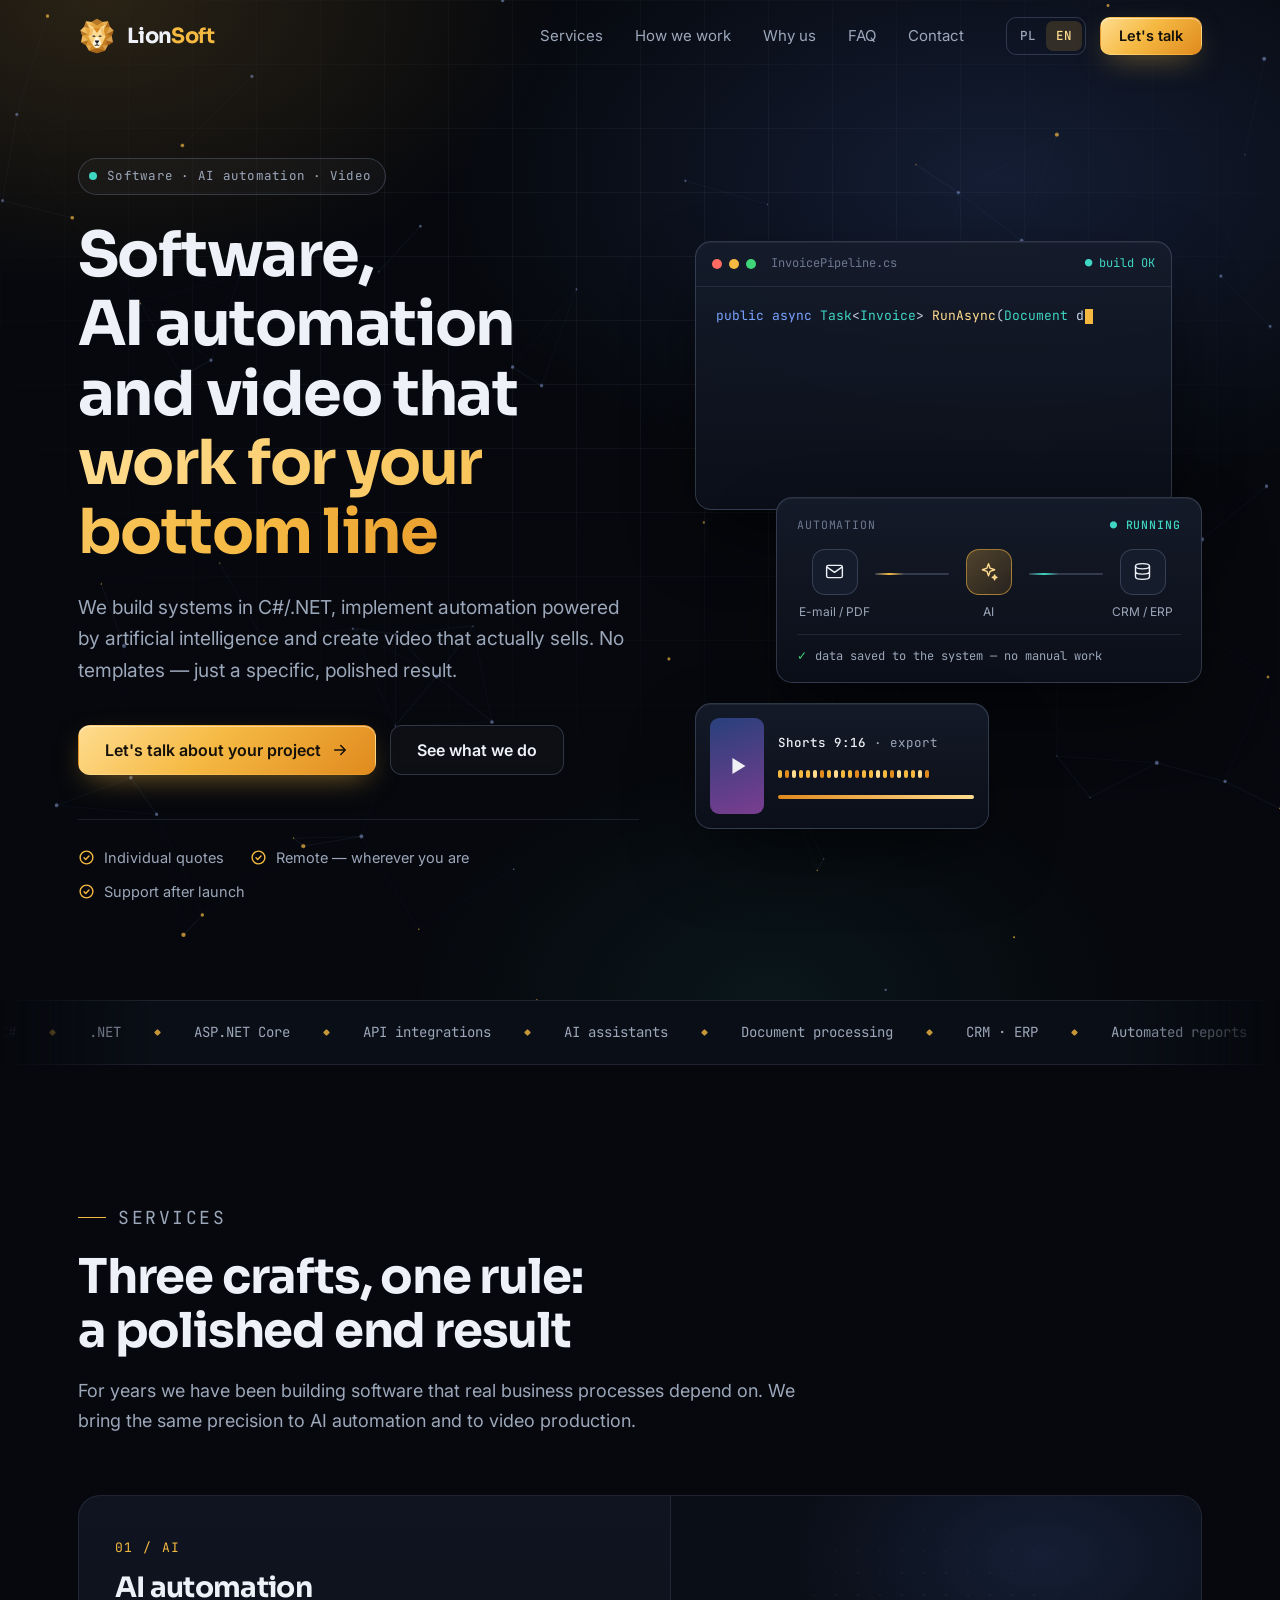
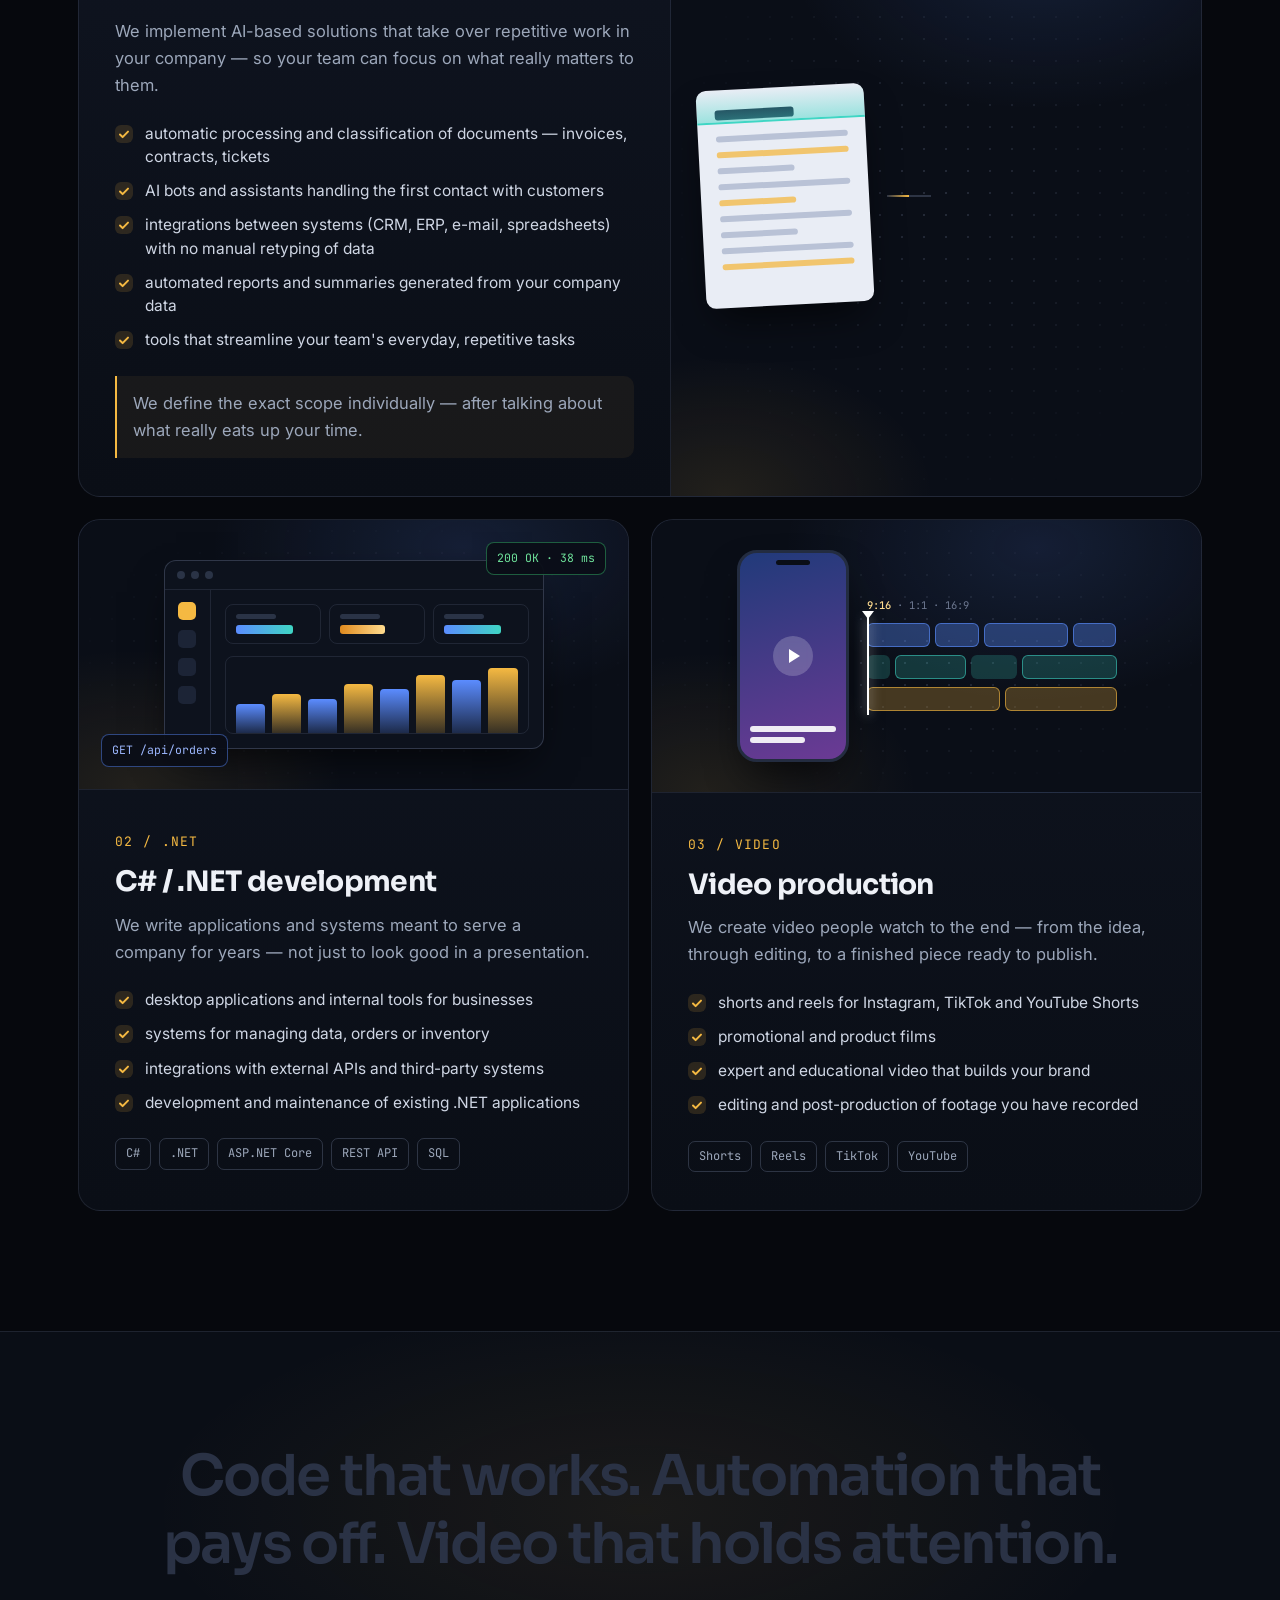
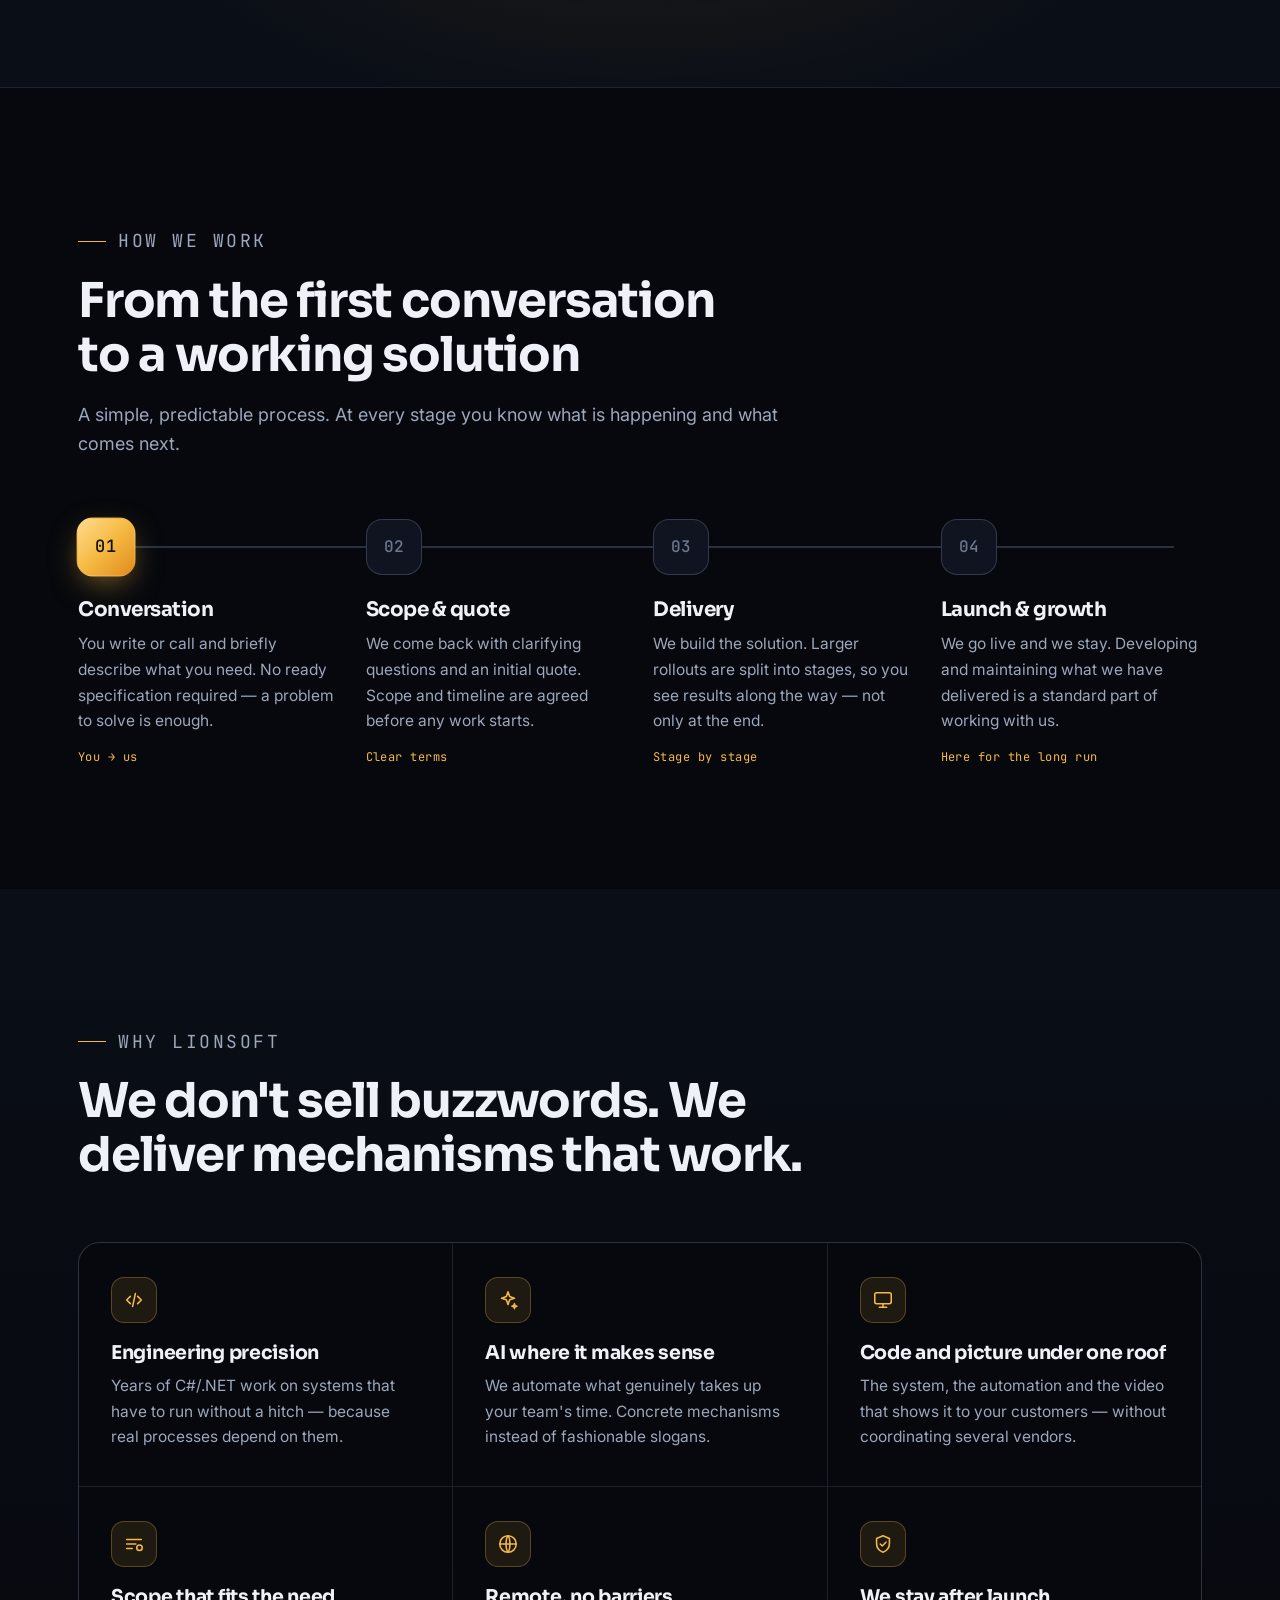
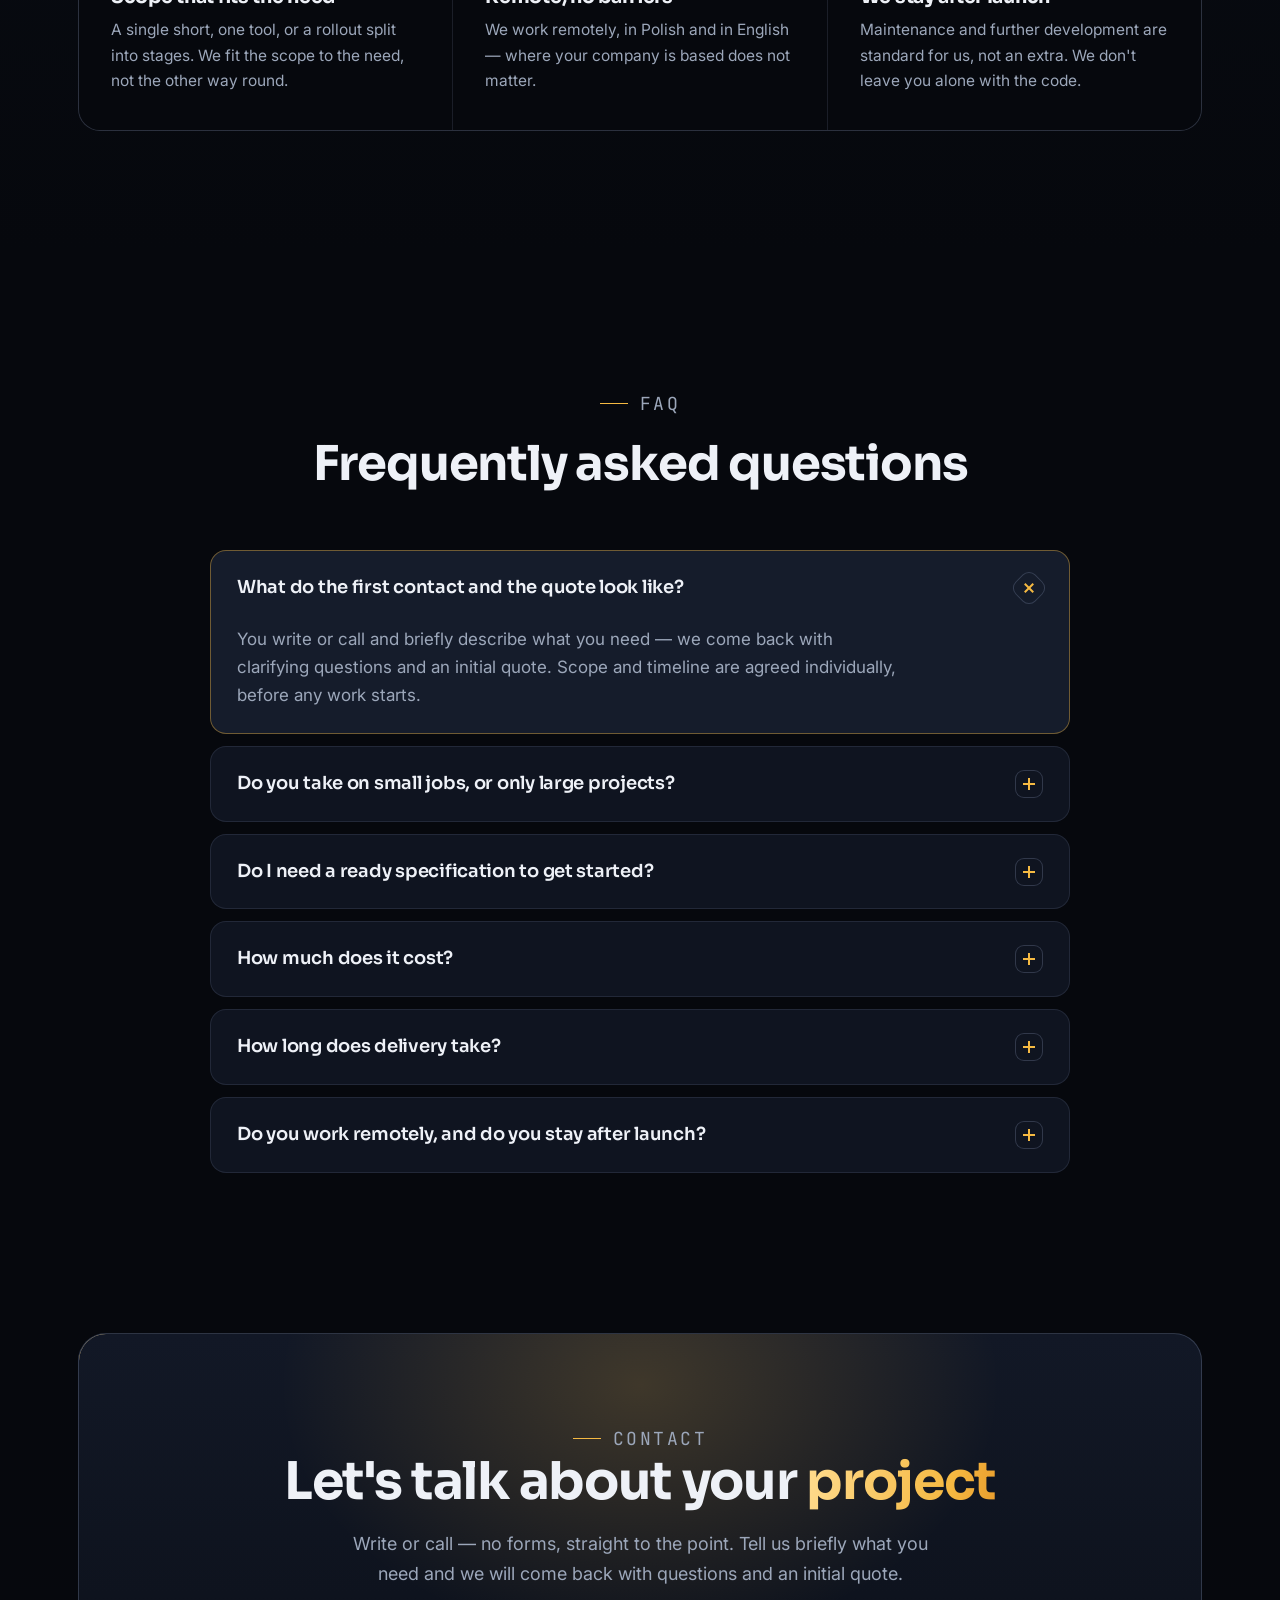
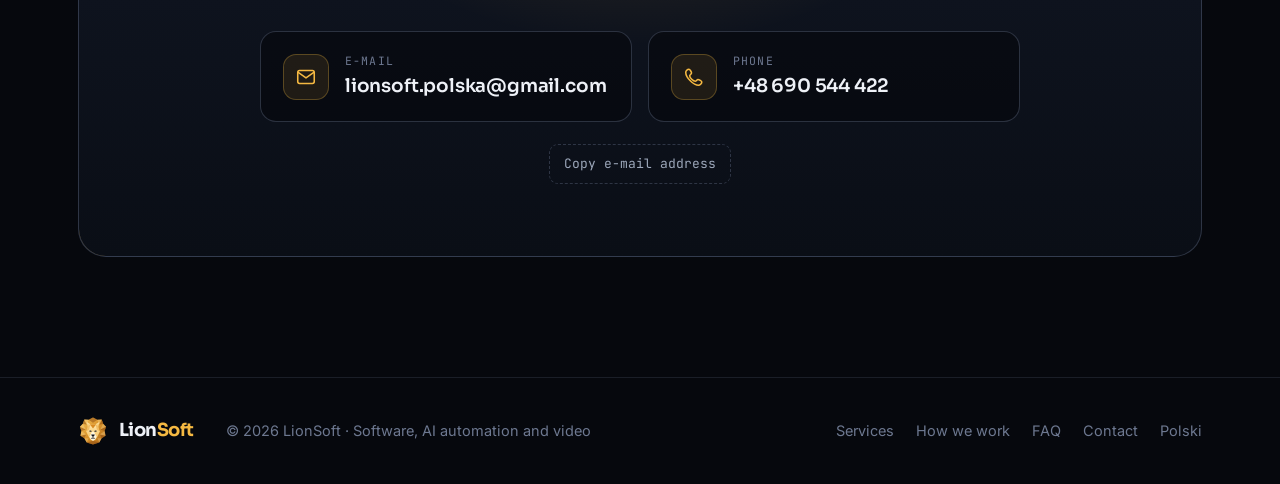
==== site/en/index.html @ 1fa3a76c "Nowa odsłona strony" ====
<!DOCTYPE html>
<html lang="en">
<head>
<!-- Google tag (gtag.js) -->
<script async src="https://www.googletagmanager.com/gtag/js?id=G-X995R9PW4P"></script>
<script>
  window.dataLayer = window.dataLayer || [];
  function gtag(){dataLayer.push(arguments);}
  gtag('js', new Date());
  gtag('config', 'G-X995R9PW4P');
</script>
<meta charset="UTF-8">
<meta name="viewport" content="width=device-width, initial-scale=1.0">
<title>LionSoft — .NET software, AI automation and video production</title>
<meta name="description" content="LionSoft builds software in C#/.NET, implements AI automation for businesses and produces video: films, shorts and reels. Individual quotes, remote work, support after launch.">
<meta name="robots" content="index, follow">
<link rel="canonical" href="https://lionsoft.pl/en/">
<link rel="alternate" hreflang="pl" href="https://lionsoft.pl/">
<link rel="alternate" hreflang="en" href="https://lionsoft.pl/en/">
<link rel="alternate" hreflang="x-default" href="https://lionsoft.pl/">
<meta name="theme-color" content="#06080d">

<meta property="og:type" content="website">
<meta property="og:site_name" content="LionSoft">
<meta property="og:title" content="LionSoft — .NET software, AI automation and video production">
<meta property="og:description" content="We build software in C#/.NET, implement AI automation for businesses and produce video: films, shorts and reels.">
<meta property="og:url" content="https://lionsoft.pl/en/">
<meta property="og:locale" content="en_US">
<meta property="og:locale:alternate" content="pl_PL">
<meta name="twitter:card" content="summary">

<link rel="icon" type="image/svg+xml" href="../favicon.svg">
<link rel="preconnect" href="https://fonts.googleapis.com">
<link rel="preconnect" href="https://fonts.gstatic.com" crossorigin>
<link href="https://fonts.googleapis.com/css2?family=Inter:wght@400;500;600&family=JetBrains+Mono:wght@400;500&family=Sora:wght@500;600;700&display=swap" rel="stylesheet">
<link rel="stylesheet" href="../styles.css">
<script>document.documentElement.classList.add("js")</script>

<script type="application/ld+json">
{
  "@context": "https://schema.org",
  "@type": "ProfessionalService",
  "name": "LionSoft",
  "url": "https://lionsoft.pl/en/",
  "description": "We build software in C#/.NET, implement AI automation for businesses and produce video: films, shorts and reels.",
  "email": "lionsoft.polska@gmail.com",
  "telephone": "+48690544422",
  "areaServed": ["PL", "EU"],
  "availableLanguage": ["pl", "en"],
  "knowsAbout": ["C#", ".NET", "AI automation", "System integration", "Video production", "Video editing"],
  "makesOffer": [
    {"@type": "Offer", "itemOffered": {"@type": "Service", "name": "AI automation", "description": "AI-based solutions that automate business processes: document processing, bots and system integrations."}},
    {"@type": "Offer", "itemOffered": {"@type": "Service", "name": "C# / .NET development", "description": "Applications and systems written in C# and .NET — internal tools, API integrations, development and maintenance of existing applications."}},
    {"@type": "Offer", "itemOffered": {"@type": "Service", "name": "Video production", "description": "Films, shorts and reels for social media — from concept, through editing, to the finished piece."}}
  ]
}
</script>
<script type="application/ld+json">
{
  "@context": "https://schema.org",
  "@type": "FAQPage",
  "mainEntity": [
    {"@type": "Question", "name": "What do the first contact and the quote look like?", "acceptedAnswer": {"@type": "Answer", "text": "You write or call and briefly describe what you need — we come back with clarifying questions and an initial quote. Scope and timeline are agreed individually, before any work starts."}},
    {"@type": "Question", "name": "Do you take on small jobs, or only large projects?", "acceptedAnswer": {"@type": "Answer", "text": "Both. A single short, one tool automating a specific process, or a larger rollout split into stages — we fit the scope to the need, not the other way round."}},
    {"@type": "Question", "name": "Do I need a ready specification to get started?", "acceptedAnswer": {"@type": "Answer", "text": "No. Some clients come with a finished idea, others just with a problem to solve. We define the scope and the details together at the start."}},
    {"@type": "Question", "name": "How much does it cost?", "acceptedAnswer": {"@type": "Answer", "text": "It depends on the scope of the project. We prepare an individual quote after talking through your needs — no rigid price lists stretched to fit the client."}},
    {"@type": "Question", "name": "How long does delivery take?", "acceptedAnswer": {"@type": "Answer", "text": "A single video is usually a matter of days; a larger automation rollout or a system takes a few weeks. You get a specific date once we have discussed the details of the project."}},
    {"@type": "Question", "name": "Do you work remotely, and do you stay after launch?", "acceptedAnswer": {"@type": "Answer", "text": "Yes — we work remotely, so your location does not matter. Developing and maintaining what we have delivered is a standard part of working with us, not an extra service."}}
  ]
}
</script>
</head>
<body id="top">

<svg width="0" height="0" style="position:absolute" aria-hidden="true">
  <defs>
    <linearGradient id="lg" x1="0" y1="0" x2="1" y2="1">
      <stop offset="0" stop-color="#ffdc8f"/><stop offset=".5" stop-color="#f5b942"/><stop offset="1" stop-color="#e08a1e"/>
    </linearGradient>
    <linearGradient id="lm" x1="0" y1="0" x2="1" y2="1">
      <stop offset="0" stop-color="#f6c25a"/><stop offset=".5" stop-color="#d9932a"/><stop offset="1" stop-color="#a86216"/>
    </linearGradient>
    <linearGradient id="lf" x1="0" y1="0" x2="0" y2="1">
      <stop offset="0" stop-color="#ffe7ad"/><stop offset="1" stop-color="#f4bf5c"/>
    </linearGradient>
    <symbol id="mark" viewBox="2 1 60 62">
      <path fill="url(#lm)" d="M32 4l9 5 9-1 3 9 6 6-3 9 2 10-8 5-5 9-13 4-13-4-5-9-8-5 2-10-3-9 6-6 3-9 9 1z"/>
      <path fill="#8a4a12" opacity=".5" d="M32 4l9 5-9 6-9-6zM50 8l3 9-8 2zM14 8l-3 9 8 2zM59 23l-3 9-9-3zM5 23l3 9 9-3zM58 42l-8 5-4-8zM6 42l8 5 4-8zM45 56l-13 4v-8zM19 56l13 4v-8z"/>
      <path fill="#ffdf9a" opacity=".35" d="M41 9l9-1-5 11zM23 9l-9-1 5 11zM53 17l6 6-12 6zM11 17l-6 6 12 6zM56 32l2 10-12-3zM8 32l-2 10 12-3zM50 47l-5 9-4-9zM14 47l5 9 4-9z"/>
      <path fill="url(#lf)" d="M19 13.500l8 4.500-6 6zM45 13.500l-8 4.500 6 6z"/>
      <path fill="url(#lf)" d="M22 21l10-3 10 3 4 12-5 11-4 6-5 2-5-2-4-6-5-11z"/>
      <path fill="#d98a22" d="M26.500 19.700L32 18l5.500 1.700L32 27z"/>
      <path fill="#e9a43a" opacity=".55" d="M22 21l4.500-1.300L24 29l-6 4zM42 21l-4.500-1.300L40 29l6 4z"/>
      <path fill="#fff6dc" d="M29.800 33.500h4.400l2.300 5 3 5.500-3.500 6-4 2-4-2-3.500-6 3-5.500z"/>
      <path fill="#0f1420" d="M23.600 32.200q3.200-2.500 6.400.2q-3.300 2-6.400-.2zM40.400 32.200q-3.200-2.500-6.400.2q3.300 2 6.400-.2zM28.300 39.300h7.400l-1.300 3-2.400 1.700-2.400-1.700z"/>
      <path fill="none" stroke="#0f1420" stroke-width="1.400" stroke-linecap="round" stroke-linejoin="round" d="M32 44v2.500M28.800 47.300q1.800.4 3.200-.8q1.400 1.200 3.200.8"/>
    </symbol>
    <symbol id="arrow" viewBox="0 0 24 24" fill="none" stroke="currentColor" stroke-width="2" stroke-linecap="round" stroke-linejoin="round"><path d="M5 12h14M13 6l6 6-6 6"/></symbol>
    <symbol id="check" viewBox="0 0 24 24" fill="none" stroke="currentColor" stroke-width="2" stroke-linecap="round" stroke-linejoin="round"><circle cx="12" cy="12" r="9"/><path d="m8.5 12.3 2.4 2.4 4.6-4.9"/></symbol>
  </defs>
</svg>

<a class="skip" href="#main">Skip to content</a>
<div class="progress" aria-hidden="true"></div>

<header class="nav" id="nav">
  <div class="wrap nav-in">
    <a class="brand" href="#top" aria-label="LionSoft — home"><svg><use href="#mark"/></svg><span>Lion<b>Soft</b></span></a>
    <nav class="nav-links" id="navLinks" aria-label="Main navigation">
      <a href="#services">Services</a>
      <a href="#process">How we work</a>
      <a href="#why">Why us</a>
      <a href="#faq">FAQ</a>
      <a href="#contact">Contact</a>
    </nav>
    <div class="nav-actions">
      <div class="lang" aria-label="Language"><a href="../" lang="pl" hreflang="pl">PL</a><a href="./" aria-current="true" lang="en">EN</a></div>
      <a class="btn btn-primary btn-sm" href="#contact">Let's talk</a>
      <button class="burger" id="burger" aria-label="Menu" aria-expanded="false" aria-controls="navLinks"><i></i><i></i><i></i></button>
    </div>
  </div>
</header>

<main id="main">

<section class="hero">
  <div class="hero-bg" aria-hidden="true"><canvas id="net"></canvas></div>
  <div class="wrap hero-grid">
    <div>
      <p class="pill" data-r><i></i>Software · AI automation · Video</p>
      <h1 data-r>Software, AI&nbsp;automation and video that <span class="grad">work for your bottom line</span></h1>
      <p class="lead" data-r>We build systems in C#/.NET, implement automation powered by artificial intelligence and create video that actually sells. No templates — just a specific, polished result.</p>
      <div class="cta" data-r>
        <a class="btn btn-primary" href="#contact">Let's talk about your project <svg><use href="#arrow"/></svg></a>
        <a class="btn btn-ghost" href="#services">See what we do</a>
      </div>
      <ul class="facts" data-r>
        <li><svg><use href="#check"/></svg>Individual quotes</li>
        <li><svg><use href="#check"/></svg>Remote — wherever you are</li>
        <li><svg><use href="#check"/></svg>Support after launch</li>
      </ul>
    </div>

    <div class="stage" id="stage" aria-hidden="true" data-r="scale">
      <div class="card c-code">
        <div class="card-bar"><i></i><i></i><i></i><span>InvoicePipeline.cs</span><em>● build OK</em></div>
<pre class="code" id="code"><span class="k">public async</span> <span class="t">Task</span>&lt;<span class="t">Invoice</span>&gt; <span class="f">RunAsync</span>(<span class="t">Document</span> doc)
{
    <span class="c">// AI reads the document — nobody retypes it</span>
    <span class="k">var</span> invoice = <span class="k">await</span> _ai.<span class="f">ReadAsync</span>&lt;<span class="t">Invoice</span>&gt;(doc);

    <span class="k">await</span> _erp.<span class="f">SaveAsync</span>(invoice);
    <span class="k">return</span> invoice;
}</pre>
      </div>
      <div class="card c-flow">
        <p class="c-label">Automation <b>● running</b></p>
        <div class="flow">
          <div class="node"><span><svg viewBox="0 0 24 24" fill="none" stroke="currentColor" stroke-width="1.6" stroke-linecap="round" stroke-linejoin="round"><rect x="3" y="5" width="18" height="14" rx="2"/><path d="m3.5 7 8.5 6 8.5-6"/></svg></span>E-mail / PDF</div>
          <div class="wire"></div>
          <div class="node ai"><span><svg viewBox="0 0 24 24" fill="none" stroke="currentColor" stroke-width="1.6" stroke-linecap="round" stroke-linejoin="round"><path d="M12 3l1.8 5.2L19 10l-5.2 1.8L12 17l-1.8-5.2L5 10l5.2-1.8z"/><path d="M19 16l.7 2 2 .7-2 .7-.7 2-.7-2-2-.7 2-.7z"/></svg></span>AI</div>
          <div class="wire b"></div>
          <div class="node"><span><svg viewBox="0 0 24 24" fill="none" stroke="currentColor" stroke-width="1.6" stroke-linecap="round" stroke-linejoin="round"><ellipse cx="12" cy="6" rx="8" ry="3"/><path d="M4 6v6c0 1.7 3.6 3 8 3s8-1.3 8-3V6M4 12v6c0 1.7 3.6 3 8 3s8-1.3 8-3v-6"/></svg></span>CRM / ERP</div>
        </div>
        <p class="log"><b>✓</b> data saved to the system — no manual work</p>
      </div>
      <div class="card c-video">
        <div class="thumb"></div>
        <div class="v-meta">
          <p><b>Shorts 9:16</b> · export</p>
          <div class="wave"><i></i><i></i><i></i><i></i><i></i><i></i><i></i><i></i><i></i><i></i><i></i><i></i><i></i><i></i><i></i><i></i><i></i><i></i><i></i><i></i><i></i><i></i></div>
          <div class="bar"><i></i></div>
        </div>
      </div>
    </div>
  </div>
</section>

<div class="tape" aria-hidden="true">
  <div class="tape-track">
    <ul><li>C#</li><li>.NET</li><li>ASP.NET Core</li><li>API integrations</li><li>AI assistants</li><li>Document processing</li><li>CRM · ERP</li><li>Automated reports</li><li>Shorts</li><li>Reels</li><li>TikTok</li><li>Editing &amp; post-production</li></ul>
    <ul><li>C#</li><li>.NET</li><li>ASP.NET Core</li><li>API integrations</li><li>AI assistants</li><li>Document processing</li><li>CRM · ERP</li><li>Automated reports</li><li>Shorts</li><li>Reels</li><li>TikTok</li><li>Editing &amp; post-production</li></ul>
  </div>
</div>

<section class="section" id="services">
  <div class="wrap">
    <div class="head" data-r>
      <p class="eyebrow">Services</p>
      <h2>Three crafts, one rule: a polished end result</h2>
      <p>For years we have been building software that real business processes depend on. We bring the same precision to AI automation and to video production.</p>
    </div>

    <div class="svc-grid">
      <article class="svc feature" data-r>
        <div class="svc-body">
          <span class="svc-num">01 / AI</span>
          <h3>AI automation</h3>
          <p>We implement AI-based solutions that take over repetitive work in your company — so your team can focus on what really matters to them.</p>
          <ul class="ticks">
            <li>automatic processing and classification of documents — invoices, contracts, tickets</li>
            <li>AI bots and assistants handling the first contact with customers</li>
            <li>integrations between systems (CRM, ERP, e-mail, spreadsheets) with no manual retyping of data</li>
            <li>automated reports and summaries generated from your company data</li>
            <li>tools that streamline your team's everyday, repetitive tasks</li>
          </ul>
          <p class="note">We define the exact scope individually — after talking about what really eats up your time.</p>
        </div>
        <div class="art" aria-hidden="true">
          <div class="paper"><b></b><i></i><i class="h"></i><i class="s"></i><i></i><i class="h s"></i><i></i><i class="s"></i><i></i><i class="h"></i><span class="scan"></span></div>
          <div class="pipe"></div>
          <ul class="fields">
            <li><em>vendor</em><b>Northwind Ltd.</b></li>
            <li><em>total</em><b>€ 12,480.00</b></li>
            <li><em>due in</em><b>14 days</b></li>
            <li class="ok">✓ saved to ERP</li>
          </ul>
        </div>
      </article>

      <article class="svc" data-r>
        <div class="art" aria-hidden="true">
          <div class="app">
            <div class="app-top"><i></i><i></i><i></i></div>
            <div class="app-main">
              <div class="app-side"><i></i><i></i><i></i><i></i></div>
              <div class="app-body">
                <div class="kpis"><div><i></i><b></b></div><div><i></i><b></b></div><div><i></i><b></b></div></div>
                <div class="chart"><i style="--h:42%"></i><i style="--h:58%"></i><i style="--h:50%"></i><i style="--h:72%"></i><i style="--h:64%"></i><i style="--h:86%"></i><i style="--h:78%"></i><i style="--h:96%"></i></div>
              </div>
            </div>
          </div>
          <span class="api">200 OK · 38 ms</span>
          <span class="api two">GET /api/orders</span>
        </div>
        <div class="svc-body">
          <span class="svc-num">02 / .NET</span>
          <h3>C# / .NET development</h3>
          <p>We write applications and systems meant to serve a company for years — not just to look good in a presentation.</p>
          <ul class="ticks">
            <li>desktop applications and internal tools for businesses</li>
            <li>systems for managing data, orders or inventory</li>
            <li>integrations with external APIs and third-party systems</li>
            <li>development and maintenance of existing .NET applications</li>
          </ul>
          <ul class="tags"><li>C#</li><li>.NET</li><li>ASP.NET Core</li><li>REST API</li><li>SQL</li></ul>
        </div>
      </article>

      <article class="svc" data-r>
        <div class="art" aria-hidden="true">
          <div class="phone"><span class="play"></span><span class="cap"><i></i><i></i></span></div>
          <div class="tl">
            <p class="tl-fmt"><b>9:16</b> · 1:1 · 16:9</p>
            <div class="tl-row"><i style="--w:3"></i><i style="--w:2"></i><i style="--w:4"></i><i style="--w:2"></i></div>
            <div class="tl-row t"><i class="gap" style="--w:1"></i><i style="--w:3"></i><i class="gap" style="--w:2"></i><i style="--w:4"></i></div>
            <div class="tl-row a"><i style="--w:6"></i><i style="--w:5"></i></div>
            <span class="head-pin"></span>
          </div>
        </div>
        <div class="svc-body">
          <span class="svc-num">03 / VIDEO</span>
          <h3>Video production</h3>
          <p>We create video people watch to the end — from the idea, through editing, to a finished piece ready to publish.</p>
          <ul class="ticks">
            <li>shorts and reels for Instagram, TikTok and YouTube Shorts</li>
            <li>promotional and product films</li>
            <li>expert and educational video that builds your brand</li>
            <li>editing and post-production of footage you have recorded</li>
          </ul>
          <ul class="tags"><li>Shorts</li><li>Reels</li><li>TikTok</li><li>YouTube</li></ul>
        </div>
      </article>
    </div>
  </div>
</section>

<section class="motto" aria-label="Our rule">
  <div class="wrap">
    <p id="motto">Code that <span data-hl>works.</span> Automation that <span data-hl>pays off.</span> Video that <span data-hl>holds attention.</span></p>
  </div>
</section>

<section class="section" id="process">
  <div class="wrap">
    <div class="head" data-r>
      <p class="eyebrow">How we work</p>
      <h2>From the first conversation to a working solution</h2>
      <p>A simple, predictable process. At every stage you know what is happening and what comes next.</p>
    </div>
    <div class="steps" id="steps">
      <div class="rail" aria-hidden="true"><i></i></div>
      <ol>
      <li class="step" data-r><div class="step-n">01</div><h3>Conversation</h3><p>You write or call and briefly describe what you need. No ready specification required — a problem to solve is enough.</p><small>You → us</small></li>
      <li class="step" data-r><div class="step-n">02</div><h3>Scope &amp; quote</h3><p>We come back with clarifying questions and an initial quote. Scope and timeline are agreed before any work starts.</p><small>Clear terms</small></li>
      <li class="step" data-r><div class="step-n">03</div><h3>Delivery</h3><p>We build the solution. Larger rollouts are split into stages, so you see results along the way — not only at the end.</p><small>Stage by stage</small></li>
      <li class="step" data-r><div class="step-n">04</div><h3>Launch &amp; growth</h3><p>We go live and we stay. Developing and maintaining what we have delivered is a standard part of working with us.</p><small>Here for the long run</small></li>
      </ol>
    </div>
  </div>
</section>

<section class="section alt" id="why">
  <div class="wrap">
    <div class="head" data-r>
      <p class="eyebrow">Why LionSoft</p>
      <h2>We don't sell buzzwords. We deliver mechanisms that work.</h2>
    </div>
    <ul class="why">
      <li data-r><div class="ico"><svg viewBox="0 0 24 24" fill="none" stroke="currentColor" stroke-width="1.7" stroke-linecap="round" stroke-linejoin="round"><path d="m8 8-4 4 4 4M16 8l4 4-4 4M13.5 5l-3 14"/></svg></div><h3>Engineering precision</h3><p>Years of C#/.NET work on systems that have to run without a hitch — because real processes depend on them.</p></li>
      <li data-r><div class="ico"><svg viewBox="0 0 24 24" fill="none" stroke="currentColor" stroke-width="1.7" stroke-linecap="round" stroke-linejoin="round"><path d="M12 3l1.8 5.2L19 10l-5.2 1.8L12 17l-1.8-5.2L5 10l5.2-1.8z"/><path d="M19 16l.7 2 2 .7-2 .7-.7 2-.7-2-2-.7 2-.7z"/></svg></div><h3>AI where it makes sense</h3><p>We automate what genuinely takes up your team's time. Concrete mechanisms instead of fashionable slogans.</p></li>
      <li data-r><div class="ico"><svg viewBox="0 0 24 24" fill="none" stroke="currentColor" stroke-width="1.7" stroke-linecap="round" stroke-linejoin="round"><rect x="3" y="4" width="18" height="12" rx="2"/><path d="M8 20h8M12 16v4"/></svg></div><h3>Code and picture under one roof</h3><p>The system, the automation and the video that shows it to your customers — without coordinating several vendors.</p></li>
      <li data-r><div class="ico"><svg viewBox="0 0 24 24" fill="none" stroke="currentColor" stroke-width="1.7" stroke-linecap="round" stroke-linejoin="round"><path d="M4 7h16M4 12h10M4 17h6"/><circle cx="18" cy="16" r="3"/></svg></div><h3>Scope that fits the need</h3><p>A single short, one tool, or a rollout split into stages. We fit the scope to the need, not the other way round.</p></li>
      <li data-r><div class="ico"><svg viewBox="0 0 24 24" fill="none" stroke="currentColor" stroke-width="1.7" stroke-linecap="round" stroke-linejoin="round"><circle cx="12" cy="12" r="9"/><path d="M3 12h18M12 3c2.8 3 2.8 15 0 18M12 3c-2.8 3-2.8 15 0 18"/></svg></div><h3>Remote, no barriers</h3><p>We work remotely, in Polish and in English — where your company is based does not matter.</p></li>
      <li data-r><div class="ico"><svg viewBox="0 0 24 24" fill="none" stroke="currentColor" stroke-width="1.7" stroke-linecap="round" stroke-linejoin="round"><path d="M12 3l7 3v5.5c0 4.3-2.9 8-7 9.5-4.1-1.5-7-5.2-7-9.5V6z"/><path d="m9 12 2.2 2.2L15.2 10"/></svg></div><h3>We stay after launch</h3><p>Maintenance and further development are standard for us, not an extra. We don't leave you alone with the code.</p></li>
    </ul>
  </div>
</section>

<section class="section" id="faq">
  <div class="wrap">
    <div class="head center" data-r>
      <p class="eyebrow">FAQ</p>
      <h2>Frequently asked questions</h2>
    </div>
    <div class="faq">
      <details data-r open><summary>What do the first contact and the quote look like?</summary><p>You write or call and briefly describe what you need — we come back with clarifying questions and an initial quote. Scope and timeline are agreed individually, before any work starts.</p></details>
      <details data-r><summary>Do you take on small jobs, or only large projects?</summary><p>Both. A single short, one tool automating a specific process, or a larger rollout split into stages — we fit the scope to the need, not the other way round.</p></details>
      <details data-r><summary>Do I need a ready specification to get started?</summary><p>No. Some clients come with a finished idea, others just with a problem to solve. We define the scope and the details together at the start.</p></details>
      <details data-r><summary>How much does it cost?</summary><p>It depends on the scope of the project. We prepare an individual quote after talking through your needs — no rigid price lists stretched to fit the client.</p></details>
      <details data-r><summary>How long does delivery take?</summary><p>A single video is usually a matter of days; a larger automation rollout or a system takes a few weeks. You get a specific date once we have discussed the details of your project.</p></details>
      <details data-r><summary>Do you work remotely, and do you stay after launch?</summary><p>Yes — we work remotely, so your location does not matter. Developing and maintaining what we have delivered is a standard part of working with us, not an extra service.</p></details>
    </div>
  </div>
</section>

<section class="contact" id="contact">
  <div class="wrap">
    <div class="panel" data-r="scale">
      <p class="eyebrow">Contact</p>
      <h2>Let's talk about your <span class="grad">project</span></h2>
      <p>Write or call — no forms, straight to the point. Tell us briefly what you need and we will come back with questions and an initial quote.</p>
      <div class="ways">
        <a class="way" href="mailto:lionsoft.polska@gmail.com?subject=Enquiry%20from%20lionsoft.pl">
          <span class="ico"><svg viewBox="0 0 24 24" fill="none" stroke="currentColor" stroke-width="1.7" stroke-linecap="round" stroke-linejoin="round"><rect x="3" y="5" width="18" height="14" rx="2"/><path d="m3.5 7 8.5 6 8.5-6"/></svg></span>
          <span><small>E-mail</small><b>lionsoft.polska@gmail.com</b></span>
        </a>
        <a class="way" href="tel:+48690544422">
          <span class="ico"><svg viewBox="0 0 24 24" fill="none" stroke="currentColor" stroke-width="1.7" stroke-linecap="round" stroke-linejoin="round"><path d="M6.5 3.5c1 0 2.8 3 2.8 4.2 0 1-2 2-2 2.8 0 2.3 3.9 6.2 6.2 6.2.8 0 1.800-2 2.800-2 1.200 0 4.200 1.800 4.200 2.800 0 1.800-2.100 3.500-3.500 3.500C11.500 21 3 12.500 3 7c0-1.400 1.700-3.500 3.500-3.500Z"/></svg></span>
          <span><small>Phone</small><b>+48 690 544 422</b></span>
        </a>
      </div>
      <button class="copy" id="copy" type="button" data-email="lionsoft.polska@gmail.com" data-done="✓ Address copied">Copy e-mail address</button>
    </div>
  </div>
</section>

</main>

<footer class="foot">
  <div class="wrap foot-in">
    <a class="brand" href="#top"><svg><use href="#mark"/></svg><span>Lion<b>Soft</b></span></a>
    <span>© <span id="year">2026</span> LionSoft · Software, AI automation and video</span>
    <nav aria-label="Footer">
      <a href="#services">Services</a><a href="#process">How we work</a><a href="#faq">FAQ</a><a href="#contact">Contact</a><a href="../" lang="pl" hreflang="pl">Polski</a>
    </nav>
  </div>
</footer>

<script src="../script.js" defer></script>
</body>
</html>
---- site/styles.css ----
/* LionSoft — lionsoft.pl
   Układ: tokeny → baza → nawigacja → hero → sekcje → animacje → responsywność */

/* ===== Tokeny ===== */
:root{
  --bg:#06080d;
  --bg-2:#0a0e16;
  --surface:#0f1420;
  --surface-2:#151c2b;
  --line:rgba(148,163,196,.14);
  --line-2:rgba(148,163,196,.26);
  --text:#eef1f7;
  --muted:#9ca7ba;
  --dim:#6d7890;
  --gold:#f5b942;
  --gold-2:#ffdc8f;
  --amber:#e08a1e;
  --blue:#5b8cff;
  --cyan:#3fd6c4;
  --r:18px;
  --ease:cubic-bezier(.2,.7,.2,1);
  --wrap:1180px;
  --font-head:"Sora",system-ui,-apple-system,"Segoe UI",sans-serif;
  --font-body:"Inter",system-ui,-apple-system,"Segoe UI",sans-serif;
  --font-mono:"JetBrains Mono",ui-monospace,Consolas,monospace;
  color-scheme:dark;
}

/* ===== Baza ===== */
*,*::before,*::after{box-sizing:border-box}
html{scroll-behavior:smooth;scroll-padding-top:88px;-webkit-text-size-adjust:100%}
body{
  margin:0;background:var(--bg);color:var(--text);
  font-family:var(--font-body);font-size:17px;line-height:1.65;
  -webkit-font-smoothing:antialiased;overflow-x:hidden;
}
h1,h2,h3{font-family:var(--font-head);margin:0;line-height:1.12;letter-spacing:-.025em;text-wrap:balance}
p{margin:0}
ul,ol{margin:0;padding:0;list-style:none}
a{color:inherit;text-decoration:none}
svg{display:block}
button{font:inherit;color:inherit;background:none;border:0;cursor:pointer}
:focus-visible{outline:2px solid var(--gold);outline-offset:3px;border-radius:6px}
::selection{background:rgba(245,185,66,.3)}
.wrap{max-width:var(--wrap);margin:0 auto;padding:0 28px}
.sr{position:absolute;width:1px;height:1px;overflow:hidden;clip-path:inset(50%)}
.skip{position:fixed;left:16px;top:-60px;z-index:100;background:var(--gold);color:#111;padding:10px 16px;border-radius:8px;font-weight:600;transition:top .2s}
.skip:focus{top:16px}

.grad{
  background:linear-gradient(100deg,var(--gold-2),var(--gold) 35%,var(--amber) 55%,var(--gold) 75%,var(--gold-2));
  background-size:220% 100%;
  -webkit-background-clip:text;background-clip:text;color:transparent;
  animation:shimmer 7s linear infinite;
}
@keyframes shimmer{to{background-position:-220% 0}}

/* ===== Przyciski ===== */
.btn{
  position:relative;display:inline-flex;align-items:center;gap:10px;
  padding:15px 26px;border-radius:12px;font-weight:600;font-size:16px;line-height:1;
  border:1px solid var(--line-2);overflow:hidden;white-space:nowrap;
  transition:transform .25s var(--ease),border-color .25s,background .25s,box-shadow .25s;
}
.btn svg{width:18px;height:18px;transition:transform .25s var(--ease)}
.btn:hover svg{transform:translateX(4px)}
.btn-primary{
  background:linear-gradient(135deg,var(--gold-2),var(--gold) 45%,var(--amber));
  color:#14100a;border-color:transparent;
  box-shadow:0 10px 30px -10px rgba(245,185,66,.55),inset 0 1px 0 rgba(255,255,255,.45);
}
.btn-primary::after{
  content:"";position:absolute;inset:0;
  background:linear-gradient(110deg,transparent 30%,rgba(255,255,255,.55) 50%,transparent 70%);
  transform:translateX(-120%);transition:transform .7s var(--ease);
}
.btn-primary:hover{transform:translateY(-2px);box-shadow:0 16px 40px -10px rgba(245,185,66,.7),inset 0 1px 0 rgba(255,255,255,.45)}
.btn-primary:hover::after{transform:translateX(120%)}
.btn-ghost{background:rgba(255,255,255,.03);backdrop-filter:blur(6px)}
.btn-ghost:hover{border-color:var(--gold);background:rgba(245,185,66,.07);transform:translateY(-2px)}
.btn-sm{padding:11px 18px;font-size:14.5px;border-radius:10px}

/* ===== Pasek postępu + nawigacja ===== */
.progress{position:fixed;inset:0 0 auto 0;height:2px;z-index:60;transform-origin:0 50%;transform:scaleX(var(--scroll,0));background:linear-gradient(90deg,var(--amber),var(--gold-2))}
.nav{
  position:fixed;inset:0 0 auto 0;z-index:50;
  transition:background .3s,border-color .3s,backdrop-filter .3s;
  border-bottom:1px solid transparent;
}
.nav.scrolled{background:rgba(6,8,13,.78);backdrop-filter:blur(16px) saturate(140%);border-bottom-color:var(--line)}
.nav-in{display:flex;align-items:center;gap:28px;height:72px}
.brand{display:inline-flex;align-items:center;gap:11px;font-family:var(--font-head);font-weight:700;font-size:21px;letter-spacing:-.03em}
.brand svg{width:38px;height:38px}
.brand b{color:var(--gold);font-weight:700}
.nav-links{display:flex;gap:4px;margin-left:auto}
.nav-links a{position:relative;padding:8px 14px;font-size:15px;color:var(--muted);border-radius:8px;transition:color .2s}
.nav-links a:hover,.nav-links a.active{color:var(--text)}
.nav-links a::after{content:"";position:absolute;left:14px;right:14px;bottom:2px;height:2px;border-radius:2px;background:var(--gold);transform:scaleX(0);transform-origin:0 50%;transition:transform .3s var(--ease)}
.nav-links a.active::after{transform:scaleX(1)}
.nav-actions{display:flex;align-items:center;gap:14px}
.lang{display:inline-flex;padding:3px;border:1px solid var(--line-2);border-radius:10px;font-family:var(--font-mono);font-size:12.5px;font-weight:500}
.lang a{padding:5px 10px;border-radius:7px;color:var(--muted);transition:color .2s,background .2s}
.lang a:hover{color:var(--text)}
.lang a[aria-current]{background:rgba(245,185,66,.16);color:var(--gold-2)}
.burger{display:none;width:42px;height:42px;border:1px solid var(--line-2);border-radius:10px;position:relative}
.burger i{position:absolute;left:11px;right:11px;height:2px;background:var(--text);border-radius:2px;transition:transform .3s var(--ease),opacity .2s}
.burger i:nth-child(1){top:14px}.burger i:nth-child(2){top:20px}.burger i:nth-child(3){top:26px}
.nav.open .burger i:nth-child(1){transform:translateY(6px) rotate(45deg)}
.nav.open .burger i:nth-child(2){opacity:0}
.nav.open .burger i:nth-child(3){transform:translateY(-6px) rotate(-45deg)}

/* ===== Hero ===== */
.hero{position:relative;padding:158px 0 96px;overflow:hidden;isolation:isolate}
.hero-bg{position:absolute;inset:0;z-index:-1}
.hero-bg canvas{position:absolute;inset:0;width:100%;height:100%;opacity:.9}
.hero-bg::before{
  content:"";position:absolute;inset:0;
  background:
    radial-gradient(900px 520px at 78% 18%,rgba(91,140,255,.16),transparent 62%),
    radial-gradient(760px 480px at 8% 0%,rgba(245,185,66,.15),transparent 60%),
    radial-gradient(600px 400px at 60% 100%,rgba(63,214,196,.07),transparent 60%);
}
.hero-bg::after{
  content:"";position:absolute;inset:0;
  background-image:linear-gradient(var(--line) 1px,transparent 1px),linear-gradient(90deg,var(--line) 1px,transparent 1px);
  background-size:64px 64px;opacity:.5;
  -webkit-mask-image:radial-gradient(ellipse 75% 65% at 50% 30%,#000 20%,transparent 78%);
  mask-image:radial-gradient(ellipse 75% 65% at 50% 30%,#000 20%,transparent 78%);
}
.hero-grid{display:grid;grid-template-columns:minmax(0,1.05fr) minmax(0,.95fr);gap:56px;align-items:center}
.pill{
  display:inline-flex;align-items:center;gap:10px;padding:7px 14px 7px 10px;
  border:1px solid var(--line-2);border-radius:99px;background:rgba(255,255,255,.03);
  font-family:var(--font-mono);font-size:12.5px;color:var(--muted);letter-spacing:.02em;
}
.pill i{width:8px;height:8px;border-radius:50%;background:var(--cyan);box-shadow:0 0 0 0 rgba(63,214,196,.6);animation:ping 2.2s infinite}
@keyframes ping{70%{box-shadow:0 0 0 9px rgba(63,214,196,0)}100%{box-shadow:0 0 0 0 rgba(63,214,196,0)}}
.hero h1{font-size:clamp(36px,4.9vw,62px);font-weight:700;margin:26px 0 24px}
.hero .lead{font-size:clamp(17px,1.5vw,19.5px);color:var(--muted);max-width:560px}
.cta{display:flex;flex-wrap:wrap;gap:14px;margin-top:38px}
.facts{display:flex;flex-wrap:wrap;gap:10px 26px;margin-top:44px;padding-top:26px;border-top:1px solid var(--line);font-size:14.5px;color:var(--muted)}
.facts li{display:flex;align-items:center;gap:9px}
.facts svg{width:17px;height:17px;color:var(--gold);flex:none}

/* Scena w hero */
.stage{position:relative;height:580px;--px:0;--py:0;perspective:1200px}
.card{
  position:absolute;border:1px solid var(--line-2);border-radius:16px;
  background:linear-gradient(180deg,rgba(21,28,43,.92),rgba(12,16,26,.92));
  box-shadow:0 30px 80px -20px rgba(0,0,0,.75),inset 0 1px 0 rgba(255,255,255,.06);
  backdrop-filter:blur(10px);
  transform:translate3d(calc(var(--px)*var(--depth,10)*1px),calc(var(--py)*var(--depth,10)*1px),0);
  transition:transform .5s var(--ease);
  animation:bob var(--bob,7s) ease-in-out infinite;
}
@keyframes bob{50%{translate:0 -9px}}
.card-bar{display:flex;align-items:center;gap:7px;padding:12px 16px;border-bottom:1px solid var(--line);font-family:var(--font-mono);font-size:12px;color:var(--dim)}
.card-bar i{width:10px;height:10px;border-radius:50%;background:#2a3346}
.card-bar i:nth-child(1){background:#ff6b63}.card-bar i:nth-child(2){background:#f5b942}.card-bar i:nth-child(3){background:#3fd67a}
.card-bar span{margin-left:8px}
.card-bar em{margin-left:auto;font-style:normal;color:var(--cyan)}

.c-code{left:0;top:0;width:94%;--depth:8;--bob:8s}
.code{margin:0;padding:18px 20px 22px;font-family:var(--font-mono);font-size:13px;line-height:1.75;color:#c9d3e6;white-space:pre;overflow:hidden;min-height:214px}
.code .k{color:#7aa2ff}.code .t{color:var(--cyan)}.code .f{color:var(--gold-2)}.code .c{color:#66728a;font-style:italic}.code .s{color:#f0a37a}
.caret{display:inline-block;width:8px;height:1.1em;margin-left:1px;background:var(--gold);vertical-align:text-bottom;animation:blink 1s steps(1) infinite}
@keyframes blink{50%{opacity:0}}

.c-flow{right:0;top:256px;width:84%;padding:18px 20px 16px;--depth:18;--bob:6.5s;animation-delay:-2s}
.c-label{font-family:var(--font-mono);font-size:11.5px;letter-spacing:.08em;text-transform:uppercase;color:var(--dim);margin-bottom:14px;display:flex;justify-content:space-between}
.c-label b{color:var(--cyan);font-weight:500}
.flow{display:flex;align-items:center}
.node{flex:none;display:flex;flex-direction:column;align-items:center;gap:7px;font-size:12px;color:var(--muted);width:76px;text-align:center}
.node span{width:46px;height:46px;border-radius:13px;display:grid;place-items:center;border:1px solid var(--line-2);background:var(--surface-2);color:var(--text)}
.node svg{width:21px;height:21px}
.node.ai span{background:linear-gradient(135deg,rgba(245,185,66,.28),rgba(224,138,30,.12));border-color:rgba(245,185,66,.55);color:var(--gold-2);animation:glow 2.6s ease-in-out infinite}
@keyframes glow{50%{box-shadow:0 0 26px rgba(245,185,66,.45)}}
.wire{flex:1;height:2px;margin:0 2px 22px;background:var(--line-2);position:relative;overflow:hidden;border-radius:2px}
.wire::after{content:"";position:absolute;top:0;left:0;width:40%;height:100%;background:linear-gradient(90deg,transparent,var(--gold),transparent);animation:run 1.8s linear infinite}
.wire.b::after{animation-delay:-.9s;background:linear-gradient(90deg,transparent,var(--cyan),transparent)}
@keyframes run{from{transform:translateX(-100%)}to{transform:translateX(260%)}}
.log{margin-top:12px;padding-top:12px;border-top:1px solid var(--line);font-family:var(--font-mono);font-size:12px;color:var(--muted);display:flex;gap:8px;align-items:center}
.log b{color:#3fd67a;font-weight:500}

.c-video{left:0;top:462px;width:58%;padding:14px;display:flex;gap:14px;align-items:center;--depth:28;--bob:7.5s;animation-delay:-4s}
.thumb{flex:none;width:54px;aspect-ratio:9/16;border-radius:9px;position:relative;overflow:hidden;background:linear-gradient(160deg,#28407c,#7a3d8f 55%,#e08a1e);background-size:180% 180%;animation:pan 6s ease-in-out infinite alternate}
@keyframes pan{to{background-position:100% 100%}}
.thumb::after{content:"";position:absolute;left:50%;top:50%;translate:-35% -50%;border:8px solid transparent;border-left:13px solid rgba(255,255,255,.92);border-right:0}
.v-meta{flex:1;min-width:0}
.v-meta p{font-size:12.5px;color:var(--muted);font-family:var(--font-mono)}
.v-meta p b{color:var(--text);font-weight:500}
.wave{display:flex;align-items:center;gap:3px;height:26px;margin:8px 0}
.wave i{flex:1;max-width:4px;border-radius:2px;background:var(--gold);height:30%;animation:eq 1.1s ease-in-out infinite alternate}
.wave i:nth-child(3n){animation-duration:.8s;background:var(--gold-2)}.wave i:nth-child(4n+1){animation-duration:1.4s}.wave i:nth-child(5n+2){animation-duration:.95s;background:var(--amber)}
.wave i:nth-child(2n){animation-delay:-.4s}.wave i:nth-child(3n+1){animation-delay:-.7s}
@keyframes eq{to{height:100%}}
.bar{height:4px;border-radius:4px;background:var(--line-2);overflow:hidden}
.bar i{display:block;height:100%;width:100%;transform-origin:0 50%;background:linear-gradient(90deg,var(--amber),var(--gold-2));animation:load 5s var(--ease) infinite}
@keyframes load{0%{transform:scaleX(0)}80%,100%{transform:scaleX(1)}}

/* ===== Taśma kompetencji ===== */
.tape{border-block:1px solid var(--line);background:var(--bg-2);overflow:hidden;padding:20px 0;-webkit-mask-image:linear-gradient(90deg,transparent,#000 12%,#000 88%,transparent);mask-image:linear-gradient(90deg,transparent,#000 12%,#000 88%,transparent)}
.tape-track{display:flex;width:max-content;animation:tape 46s linear infinite}
.tape:hover .tape-track{animation-play-state:paused}
.tape ul{display:flex;flex:none}
.tape li{display:flex;align-items:center;gap:34px;padding-right:34px;font-family:var(--font-mono);font-size:14px;color:var(--muted);white-space:nowrap}
.tape li::after{content:"";width:5px;height:5px;border-radius:1px;background:var(--gold);rotate:45deg;opacity:.8}
@keyframes tape{to{transform:translateX(-50%)}}

/* ===== Sekcje ===== */
.section{padding:120px 0;position:relative}
.section.alt{background:linear-gradient(180deg,var(--bg-2),var(--bg))}
.head{max-width:760px;margin-bottom:60px}
.head.center{margin-inline:auto;text-align:center}
.eyebrow{display:inline-flex;align-items:center;gap:12px;font-family:var(--font-mono);font-size:13px;letter-spacing:.14em;text-transform:uppercase;color:var(--gold);margin-bottom:18px}
.eyebrow::before{content:"";width:28px;height:1px;background:var(--gold)}
.head h2{font-size:clamp(30px,3.8vw,48px);font-weight:700}
.head p{margin-top:18px;color:var(--muted);font-size:18px}

/* Usługi */
.svc-grid{display:grid;grid-template-columns:repeat(2,minmax(0,1fr));gap:22px}
.svc{
  position:relative;border:1px solid var(--line);border-radius:22px;overflow:hidden;
  background:linear-gradient(180deg,var(--surface),var(--bg-2));
  transition:border-color .35s,transform .45s var(--ease);
  display:flex;flex-direction:column;
}
.svc::before{
  content:"";position:absolute;inset:0;pointer-events:none;opacity:0;transition:opacity .35s;
  background:radial-gradient(420px circle at var(--mx,50%) var(--my,0%),rgba(245,185,66,.13),transparent 62%);
}
.svc:hover{border-color:rgba(245,185,66,.42);transform:translateY(-4px)}
.svc:hover::before{opacity:1}
.svc.feature{grid-column:1/-1;flex-direction:row}
.svc.feature .svc-body{flex:1.05}
.svc.feature .art{flex:.95;border-left:1px solid var(--line);border-bottom:0;min-height:100%}
.svc-body{padding:36px 36px 38px;position:relative}
.svc-num{font-family:var(--font-mono);font-size:13px;color:var(--gold);letter-spacing:.1em}
.svc h3{font-size:clamp(23px,2.2vw,29px);margin:12px 0 14px}
.svc-body>p{color:var(--muted);font-size:16.5px}
.ticks{margin-top:22px;display:grid;gap:11px}
.ticks li{position:relative;padding-left:30px;font-size:15.5px;color:#cfd6e4;line-height:1.5}
.ticks li::before{content:"";position:absolute;left:0;top:3px;width:18px;height:18px;border-radius:6px;background:rgba(245,185,66,.14) url("data:image/svg+xml,%3Csvg xmlns='http://www.w3.org/2000/svg' viewBox='0 0 18 18' fill='none' stroke='%23f5b942' stroke-width='2' stroke-linecap='round' stroke-linejoin='round'%3E%3Cpath d='m5 9.5 2.6 2.6L13 6.6'/%3E%3C/svg%3E") center/contain no-repeat}
.note{margin-top:24px;padding:14px 16px;border-left:2px solid var(--gold);background:rgba(245,185,66,.06);border-radius:0 10px 10px 0;font-size:15px;color:var(--muted)}
.tags{display:flex;flex-wrap:wrap;gap:8px;margin-top:24px}
.tags li{font-family:var(--font-mono);font-size:12px;padding:5px 10px;border:1px solid var(--line-2);border-radius:7px;color:var(--muted)}

/* Ilustracje usług */
.art{
  position:relative;min-height:270px;padding:30px;display:flex;align-items:center;justify-content:center;gap:18px;
  border-bottom:1px solid var(--line);overflow:hidden;order:-1;
  background:
    radial-gradient(360px 220px at 70% 10%,rgba(91,140,255,.13),transparent 70%),
    radial-gradient(300px 200px at 10% 100%,rgba(245,185,66,.1),transparent 70%),
    #0a0e17;
}
.svc.feature .art{order:0}
.art::before{content:"";position:absolute;inset:0;background-image:radial-gradient(rgba(148,163,196,.2) 1px,transparent 1px);background-size:22px 22px;-webkit-mask-image:radial-gradient(ellipse at center,#000,transparent 75%);mask-image:radial-gradient(ellipse at center,#000,transparent 75%)}
.art>*{position:relative}

/* AI: dokument → dane */
.paper{flex:none;width:136px;height:176px;border-radius:10px;background:#e9edf5;padding:16px 14px;display:grid;align-content:start;gap:8px;overflow:hidden;box-shadow:0 20px 40px -12px rgba(0,0,0,.7);rotate:-3deg}
.paper b{height:10px;width:60%;background:#1c2540;border-radius:3px;margin-bottom:6px}
.paper i{height:6px;border-radius:3px;background:#b9c2d6}
.paper i.s{width:58%}.paper i.h{background:rgba(245,185,66,.75)}
.paper .scan{position:absolute;left:0;right:0;top:0;height:34px;background:linear-gradient(180deg,transparent,rgba(63,214,196,.45));border-bottom:2px solid var(--cyan);animation:scan 3.2s ease-in-out infinite}
@keyframes scan{0%{transform:translateY(-40px)}60%,100%{transform:translateY(180px)}}
.pipe{flex:none;width:44px;height:2px;background:var(--line-2);position:relative;overflow:hidden}
.pipe::after{content:"";position:absolute;inset:0;width:50%;background:linear-gradient(90deg,transparent,var(--gold));animation:run 1.4s linear infinite}
.fields{display:grid;gap:9px;min-width:0;flex:0 1 230px}
.fields li{display:flex;justify-content:space-between;gap:14px;padding:10px 13px;border:1px solid var(--line-2);border-radius:10px;background:rgba(15,20,32,.9);font-family:var(--font-mono);font-size:12px;animation:pop 6.4s var(--ease) infinite both}
.fields li:nth-child(2){animation-delay:.5s}.fields li:nth-child(3){animation-delay:1s}.fields li:nth-child(4){animation-delay:1.6s}
.fields em{font-style:normal;color:var(--dim)}
.fields b{font-weight:500;color:var(--text);white-space:nowrap;overflow:hidden;text-overflow:ellipsis}
.fields .ok{justify-content:flex-start;border-color:rgba(63,214,122,.4);background:rgba(63,214,122,.08);color:#6fe39b}
@keyframes pop{0%,22%{opacity:0;transform:translateX(-14px)}30%,92%{opacity:1;transform:none}100%{opacity:0;transform:none}}

/* .NET: okno aplikacji */
.app{width:min(100%,380px);border:1px solid var(--line-2);border-radius:12px;background:#0d121d;overflow:hidden;box-shadow:0 20px 40px -12px rgba(0,0,0,.7)}
.app-top{display:flex;gap:6px;padding:10px 12px;border-bottom:1px solid var(--line)}
.app-top i{width:8px;height:8px;border-radius:50%;background:#2a3346}
.app-main{display:grid;grid-template-columns:46px 1fr}
.app-side{border-right:1px solid var(--line);padding:12px 0;display:grid;gap:10px;justify-items:center;align-content:start}
.app-side i{width:18px;height:18px;border-radius:5px;background:#1c2436}
.app-side i:first-child{background:var(--gold)}
.app-body{padding:14px;display:grid;gap:12px}
.kpis{display:grid;grid-template-columns:repeat(3,1fr);gap:8px}
.kpis div{border:1px solid var(--line);border-radius:8px;padding:9px 10px;display:grid;gap:6px}
.kpis i{height:5px;width:55%;border-radius:3px;background:#2a3346}
.kpis b{height:9px;width:78%;border-radius:3px;background:linear-gradient(90deg,var(--blue),var(--cyan))}
.kpis div:nth-child(2) b{background:linear-gradient(90deg,var(--amber),var(--gold-2));width:62%}
.chart{height:78px;display:flex;align-items:flex-end;gap:7px;padding:8px 10px 0;border:1px solid var(--line);border-radius:8px}
.chart i{flex:1;border-radius:4px 4px 0 0;background:linear-gradient(180deg,var(--blue),rgba(91,140,255,.2));height:var(--h);transform-origin:50% 100%;animation:grow 4.5s var(--ease) infinite}
.chart i:nth-child(even){background:linear-gradient(180deg,var(--gold),rgba(245,185,66,.18))}
.chart i:nth-child(2){animation-delay:.1s}.chart i:nth-child(3){animation-delay:.2s}.chart i:nth-child(4){animation-delay:.3s}.chart i:nth-child(5){animation-delay:.4s}.chart i:nth-child(6){animation-delay:.5s}.chart i:nth-child(7){animation-delay:.6s}.chart i:nth-child(8){animation-delay:.7s}
@keyframes grow{0%{transform:scaleY(0)}25%,90%{transform:scaleY(1)}100%{transform:scaleY(0)}}
.api{position:absolute;right:22px;top:22px;font-family:var(--font-mono);font-size:11.5px;padding:6px 10px;border-radius:8px;border:1px solid rgba(63,214,122,.4);background:rgba(10,14,23,.92);color:#6fe39b;animation:bob 5s ease-in-out infinite}
.api.two{right:auto;left:22px;top:auto;bottom:22px;border-color:rgba(91,140,255,.45);color:#9db8ff;animation-delay:-2.5s}

/* Wideo */
.phone{flex:none;width:112px;aspect-ratio:9/17;border-radius:20px;border:3px solid #232c40;background:linear-gradient(165deg,#213a7a,#6b3a94 50%,#e08a1e);background-size:200% 200%;animation:pan 7s ease-in-out infinite alternate;position:relative;overflow:hidden;box-shadow:0 20px 40px -12px rgba(0,0,0,.7)}
.phone::before{content:"";position:absolute;top:7px;left:50%;translate:-50% 0;width:34px;height:5px;border-radius:5px;background:#0a0e17}
.phone .play{position:absolute;inset:0;margin:auto;width:40px;height:40px;border-radius:50%;background:rgba(255,255,255,.2);backdrop-filter:blur(4px);display:grid;place-items:center}
.phone .play::after{content:"";border:7px solid transparent;border-left:11px solid #fff;border-right:0;margin-left:3px}
.phone .cap{position:absolute;left:10px;right:10px;bottom:16px;display:grid;gap:5px}
.phone .cap i{height:6px;border-radius:3px;background:rgba(255,255,255,.9);animation:cap 3s steps(1) infinite}
.phone .cap i:nth-child(2){width:64%;animation-delay:1.5s}
@keyframes cap{0%{opacity:1}50%{opacity:.25}}
.tl{flex:0 1 250px;min-width:0;display:grid;gap:8px;position:relative;padding:26px 0 4px}
.tl-row{display:flex;gap:5px;height:24px}
.tl-row i{border-radius:6px;background:rgba(91,140,255,.35);border:1px solid rgba(91,140,255,.6);flex:var(--w,1)}
.tl-row.a i{background:rgba(245,185,66,.25);border-color:rgba(245,185,66,.6)}
.tl-row.t i{background:rgba(63,214,196,.2);border-color:rgba(63,214,196,.55)}
.tl-row .gap{background:none;border:0}
.tl .head-pin{position:absolute;top:20px;bottom:0;left:0;width:2px;background:#fff;box-shadow:0 0 12px rgba(255,255,255,.8);animation:playhead 5s linear infinite}
.tl .head-pin::before{content:"";position:absolute;top:-6px;left:-5px;border:6px solid transparent;border-top:8px solid #fff;border-bottom:0}
@keyframes playhead{to{left:100%}}
.tl-fmt{position:absolute;top:0;left:0;display:flex;gap:6px;font-family:var(--font-mono);font-size:10.5px;color:var(--dim)}
.tl-fmt b{color:var(--gold-2);font-weight:500}

/* Motto */
.motto{padding:110px 0;border-block:1px solid var(--line);background:radial-gradient(700px 300px at 50% 50%,rgba(245,185,66,.07),transparent 70%),var(--bg-2)}
.motto p{font-family:var(--font-head);font-weight:600;font-size:clamp(28px,4.4vw,58px);line-height:1.2;letter-spacing:-.03em;max-width:1000px;margin:0 auto;text-align:center;text-wrap:balance}
.motto [data-hl]{color:var(--gold)}
.motto .w{color:#2a3245;transition:color .35s}
.motto .w.on{color:var(--text)}
.motto .w.on.hl{color:var(--gold)}

/* Proces */
.steps{position:relative;--p:0}
.steps ol{display:grid;grid-template-columns:repeat(4,minmax(0,1fr));gap:26px}
.rail{position:absolute;left:28px;right:28px;top:27px;height:2px;background:var(--line-2)}
.rail i{display:block;width:100%;height:100%;background:linear-gradient(90deg,var(--amber),var(--gold-2));transform-origin:0 50%;transform:scaleX(var(--p));box-shadow:0 0 14px rgba(245,185,66,.6)}
.step{position:relative}
.step-n{width:56px;height:56px;border-radius:16px;display:grid;place-items:center;font-family:var(--font-mono);font-size:16px;font-weight:500;color:var(--dim);background:var(--surface);border:1px solid var(--line-2);position:relative;transition:color .4s,border-color .4s,background .4s,box-shadow .4s,transform .4s var(--ease)}
.step.on .step-n{color:#14100a;background:linear-gradient(135deg,var(--gold-2),var(--gold) 50%,var(--amber));border-color:transparent;box-shadow:0 10px 30px -8px rgba(245,185,66,.6);transform:scale(1.06)}
.step h3{font-size:20px;margin:24px 0 10px}
.step p{color:var(--muted);font-size:15.5px}
.step small{display:inline-block;margin-top:14px;font-family:var(--font-mono);font-size:12px;color:var(--gold);letter-spacing:.04em}

/* Dlaczego */
.why{display:grid;grid-template-columns:repeat(3,minmax(0,1fr));gap:1px;background:var(--line);border:1px solid var(--line);border-radius:22px;overflow:hidden}
.why li{background:var(--bg);padding:34px 32px 36px;position:relative;transition:background .3s}
.why li:hover{background:var(--surface)}
.ico{width:46px;height:46px;border-radius:13px;display:grid;place-items:center;color:var(--gold);background:rgba(245,185,66,.1);border:1px solid rgba(245,185,66,.28);margin-bottom:20px;transition:transform .4s var(--ease)}
.why li:hover .ico{transform:translateY(-3px) rotate(-4deg)}
.ico svg{width:22px;height:22px}
.why h3{font-size:19px;margin-bottom:9px;letter-spacing:-.015em}
.why p{color:var(--muted);font-size:15.5px}

/* FAQ */
.faq{max-width:860px;margin:0 auto;display:grid;gap:12px}
.faq details{border:1px solid var(--line);border-radius:16px;background:var(--surface);transition:border-color .3s,background .3s}
.faq details[open]{border-color:rgba(245,185,66,.4);background:var(--surface-2)}
.faq summary{list-style:none;cursor:pointer;padding:22px 26px;display:flex;align-items:center;justify-content:space-between;gap:20px;font-family:var(--font-head);font-weight:600;font-size:18px;letter-spacing:-.015em}
.faq summary::-webkit-details-marker{display:none}
.faq summary::after{content:"";flex:none;width:28px;height:28px;border-radius:9px;border:1px solid var(--line-2);background:linear-gradient(var(--gold),var(--gold)) center/12px 2px no-repeat,linear-gradient(var(--gold),var(--gold)) center/2px 12px no-repeat;transition:rotate .35s var(--ease)}
.faq details[open] summary::after{rotate:135deg}
.faq details p{padding:0 26px 24px;color:var(--muted);max-width:720px}
@supports (interpolate-size:allow-keywords){
  .faq{interpolate-size:allow-keywords}
  .faq details::details-content{block-size:0;overflow:hidden;transition:block-size .4s var(--ease),content-visibility .4s allow-discrete}
  .faq details[open]::details-content{block-size:auto}
}

/* Kontakt */
.contact{padding:40px 0 120px}
.panel{
  position:relative;border-radius:28px;padding:72px 56px;text-align:center;overflow:hidden;isolation:isolate;
  background:linear-gradient(180deg,#121826,#0a0e16);border:1px solid var(--line-2);
}
.panel::before{
  content:"";position:absolute;inset:-1px;z-index:-1;border-radius:inherit;padding:1px;
  background:conic-gradient(from var(--a,0deg),transparent 0 62%,var(--gold) 78%,var(--gold-2) 82%,transparent 92%);
  -webkit-mask:linear-gradient(#000 0 0) content-box,linear-gradient(#000 0 0);-webkit-mask-composite:xor;
  mask:linear-gradient(#000 0 0) content-box exclude,linear-gradient(#000 0 0);
  animation:spin 7s linear infinite;
}
@property --a{syntax:"<angle>";inherits:false;initial-value:0deg}
@keyframes spin{to{--a:360deg}}
.panel::after{content:"";position:absolute;z-index:-1;left:50%;top:-40%;width:720px;height:520px;translate:-50% 0;background:radial-gradient(closest-side,rgba(245,185,66,.2),transparent)}
.panel h2{font-size:clamp(30px,4.2vw,52px);font-weight:700}
.panel>p{margin:18px auto 0;color:var(--muted);font-size:18px;max-width:580px}
.ways{display:grid;grid-template-columns:repeat(2,minmax(0,1fr));gap:16px;max-width:760px;margin:42px auto 0}
.way{display:flex;align-items:center;gap:16px;padding:20px 22px;border-radius:16px;border:1px solid var(--line-2);background:rgba(6,8,13,.6);text-align:left;transition:border-color .3s,transform .35s var(--ease),background .3s}
.way:hover{border-color:var(--gold);transform:translateY(-3px);background:rgba(245,185,66,.06)}
.way .ico{margin:0;flex:none}
.way small{display:block;font-family:var(--font-mono);font-size:11.5px;letter-spacing:.1em;text-transform:uppercase;color:var(--dim)}
.way b{display:block;font-family:var(--font-head);font-weight:600;font-size:clamp(15px,1.6vw,18.5px);letter-spacing:-.01em;overflow-wrap:anywhere}
.copy{margin-top:22px;font-family:var(--font-mono);font-size:13px;color:var(--muted);padding:8px 14px;border-radius:9px;border:1px dashed var(--line-2);transition:color .2s,border-color .2s}
.copy:hover{color:var(--gold-2);border-color:var(--gold)}
.copy.done{color:#6fe39b;border-color:rgba(63,214,122,.5)}

/* Stopka */
.foot{border-top:1px solid var(--line);padding:38px 0;font-size:14.5px;color:var(--dim)}
.foot-in{display:flex;flex-wrap:wrap;align-items:center;gap:18px 32px}
.foot .brand{font-size:18px;color:var(--text)}
.foot .brand svg{width:30px;height:30px}
.foot nav{display:flex;flex-wrap:wrap;gap:6px 22px;margin-left:auto}
.foot nav a:hover{color:var(--gold-2)}

/* ===== Wejścia przy przewijaniu ===== */
.js [data-r]{opacity:0;transform:translateY(26px);transition:opacity .8s var(--ease),transform .8s var(--ease);transition-delay:calc(var(--i,0)*90ms)}
.js [data-r="left"]{transform:translateX(-30px)}
.js [data-r="scale"]{transform:scale(.94)}
.js [data-r].in{opacity:1;transform:none}

/* ===== Responsywność ===== */
@media (max-width:1040px){
  .hero-grid{grid-template-columns:minmax(0,1fr);gap:64px}
  .stage{max-width:560px;width:100%;margin:0 auto}
  .steps ol{grid-template-columns:repeat(2,minmax(0,1fr));gap:44px 26px}
  .rail{display:none}
  .why{grid-template-columns:repeat(2,minmax(0,1fr))}
  .svc.feature{flex-direction:column}
  .svc.feature .art{order:-1;border-left:0;border-bottom:1px solid var(--line);min-height:270px}
}
@media (max-width:860px){
  .burger{display:block}
  .nav-links{
    position:absolute;left:0;right:0;top:72px;flex-direction:column;gap:0;margin:0;padding:10px 20px 20px;
    background:rgba(6,8,13,.97);backdrop-filter:blur(16px);border-bottom:1px solid var(--line);
    opacity:0;visibility:hidden;transform:translateY(-10px);transition:opacity .25s,transform .3s var(--ease),visibility .25s;
  }
  .nav.open .nav-links{opacity:1;visibility:visible;transform:none}
  .nav.open{background:rgba(6,8,13,.97)}
  .nav-links a{padding:14px 8px;font-size:17px;border-bottom:1px solid var(--line)}
  .nav-links a::after{display:none}
  .nav-in{gap:12px}
  .nav-actions{margin-left:auto}
  .nav-actions .btn{display:none}
  .section{padding:84px 0}
  .head{margin-bottom:42px}
  .svc-grid{grid-template-columns:1fr}
  .panel{padding:54px 24px}
}
@media (max-width:620px){
  body{font-size:16px}
  .wrap{padding:0 20px}
  .hero{padding:124px 0 70px}
  .cta .btn{flex:1 1 100%;justify-content:center}
  .facts{gap:10px 20px}
  .stage{height:auto;display:grid;gap:14px}
  .card{position:relative;inset:auto;width:100%;animation:none;transform:none}
  .code{font-size:clamp(9.5px,2.7vw,13px);padding:14px;min-height:0}
  .node{width:64px;font-size:11px}
  .svc-body{padding:28px 22px 30px}
  .art{padding:24px 16px;gap:12px}
  .paper{width:104px;height:140px;padding:12px 10px}
  .pipe{width:20px}
  .fields li{padding:8px 10px;font-size:11px}
  .fields em{display:none}
  .phone{width:92px}
  .steps ol{grid-template-columns:1fr;gap:34px}
  .step{display:grid;grid-template-columns:56px 1fr;column-gap:18px}
  .step-n{grid-row:1/4}
  .step h3{margin:4px 0 8px}
  .why{grid-template-columns:1fr}
  .why li{padding:28px 24px}
  .ways{grid-template-columns:1fr}
  .panel{padding:48px 18px}
  .way{gap:12px;padding:16px 14px}
  .way .ico{width:40px;height:40px}
  .way b{font-size:13.5px}
  .faq summary{padding:18px 20px;font-size:16.5px}
  .faq details p{padding:0 20px 20px}
  .motto{padding:76px 0}
  .foot nav{margin-left:0}
}

@media (prefers-reduced-motion:reduce){
  html{scroll-behavior:auto}
  *,*::before,*::after{animation:none!important;transition-duration:.01ms!important}
  .js [data-r]{opacity:1;transform:none}
  .motto .w{color:var(--text)}
  .fields li{opacity:1}
}

/* Większa ilustracja w wyróżnionej karcie (desktop) */
@media (min-width:1041px){
  .svc.feature .paper{width:168px;height:218px;padding:20px 18px;gap:10px}
  .svc.feature .fields{flex-basis:260px}
  .svc.feature .fields li{font-size:13px;padding:12px 15px}
}
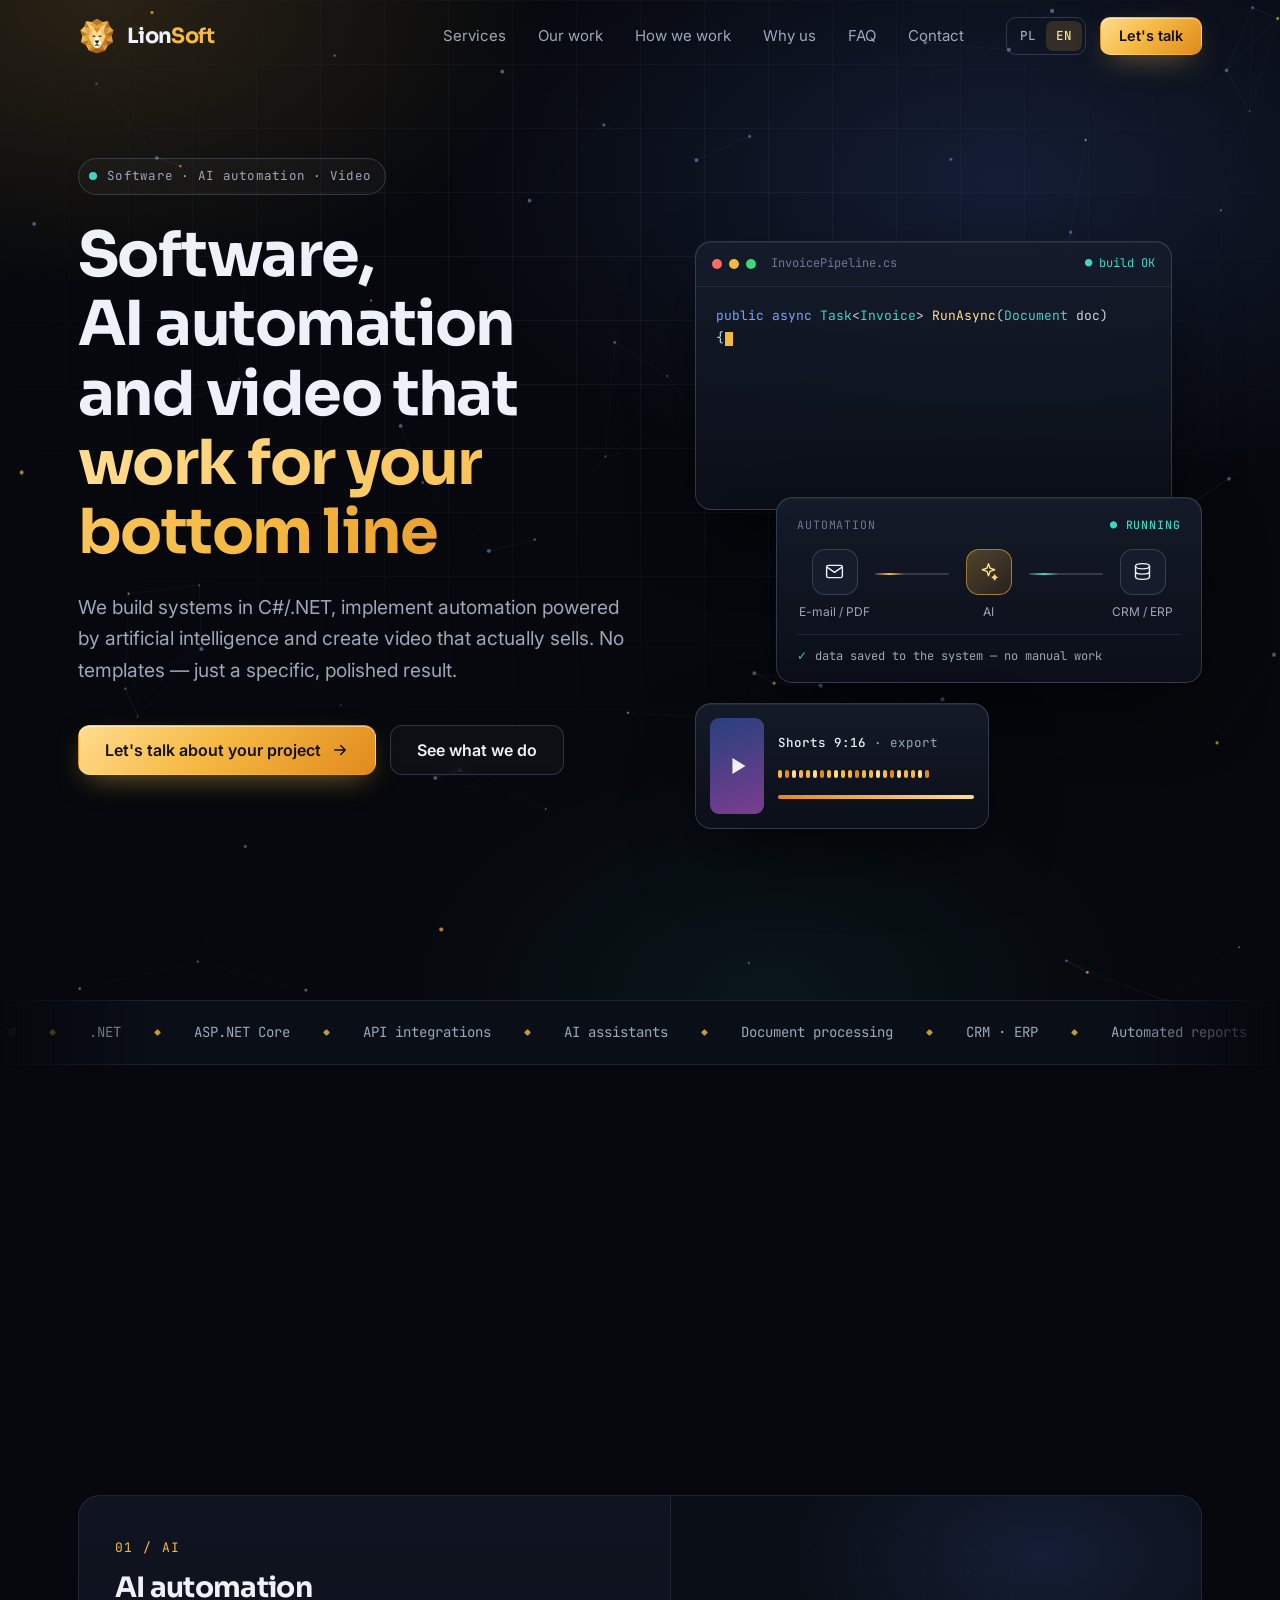
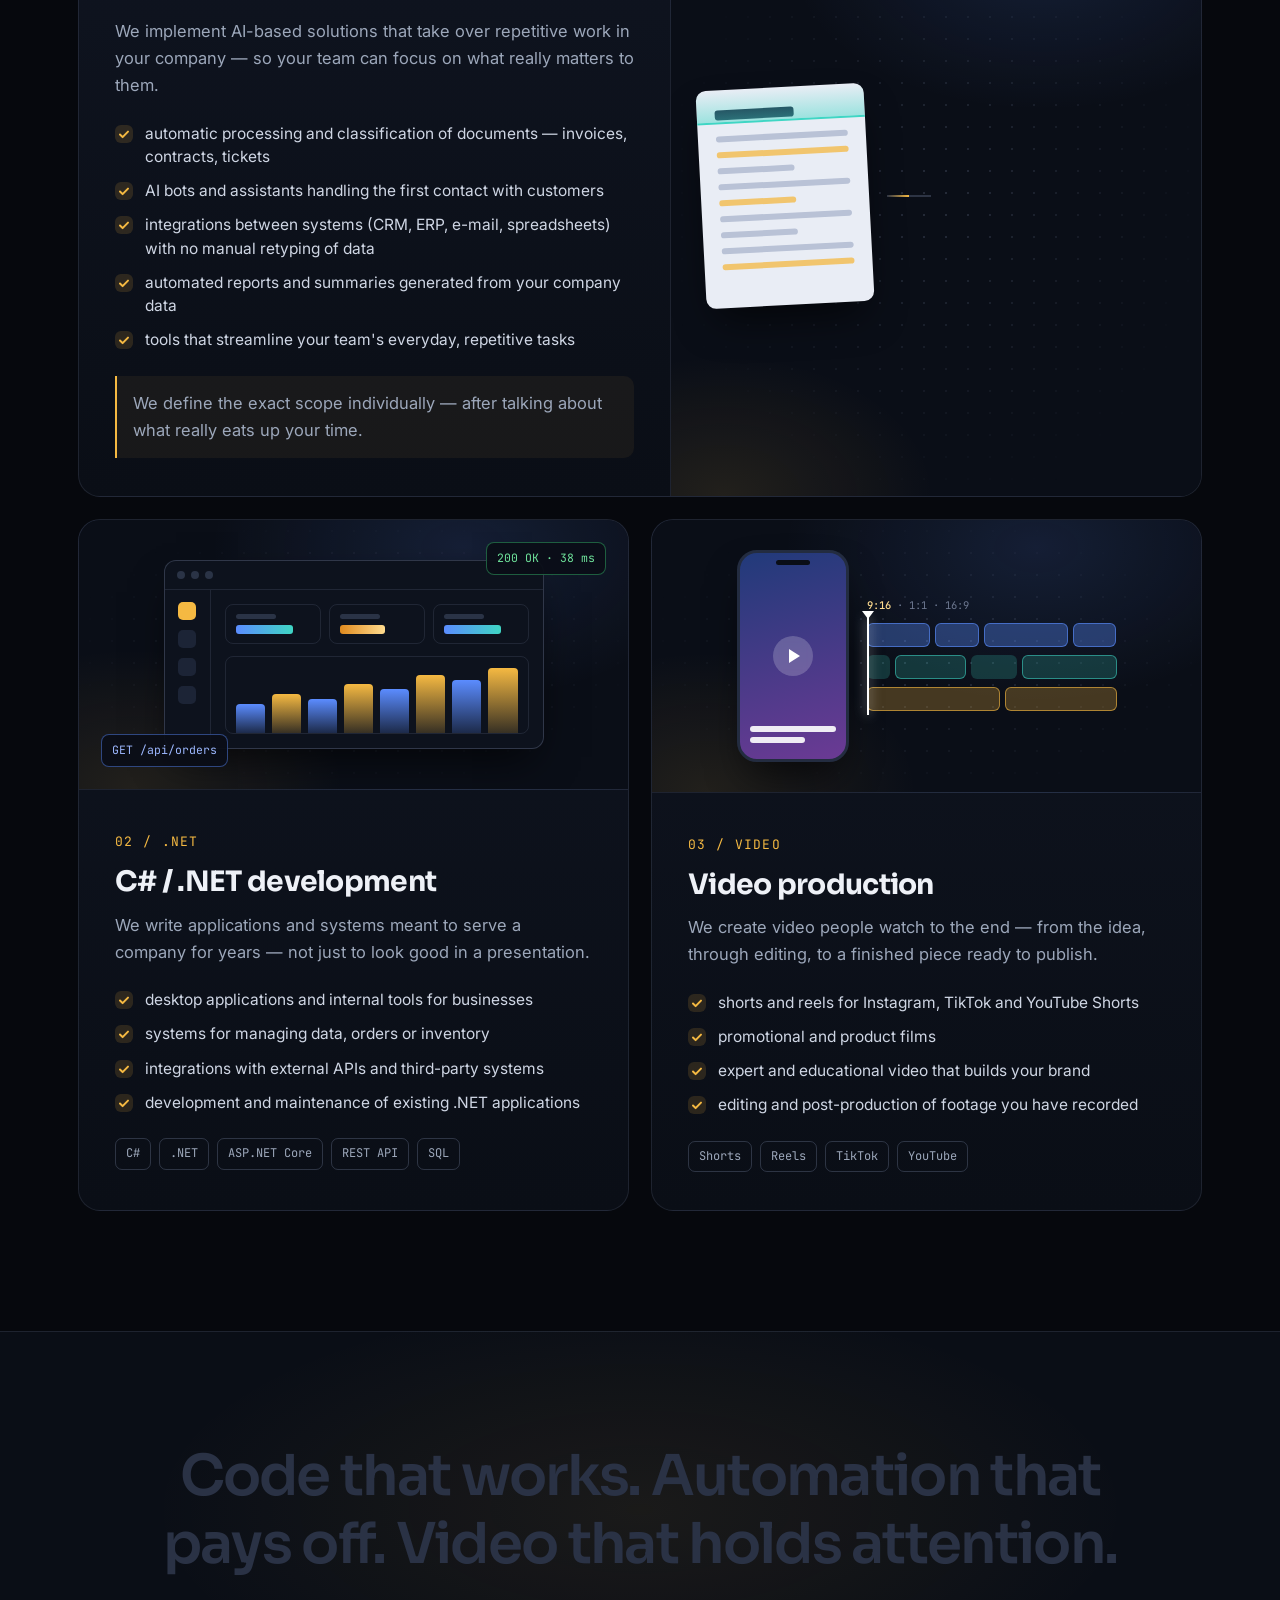
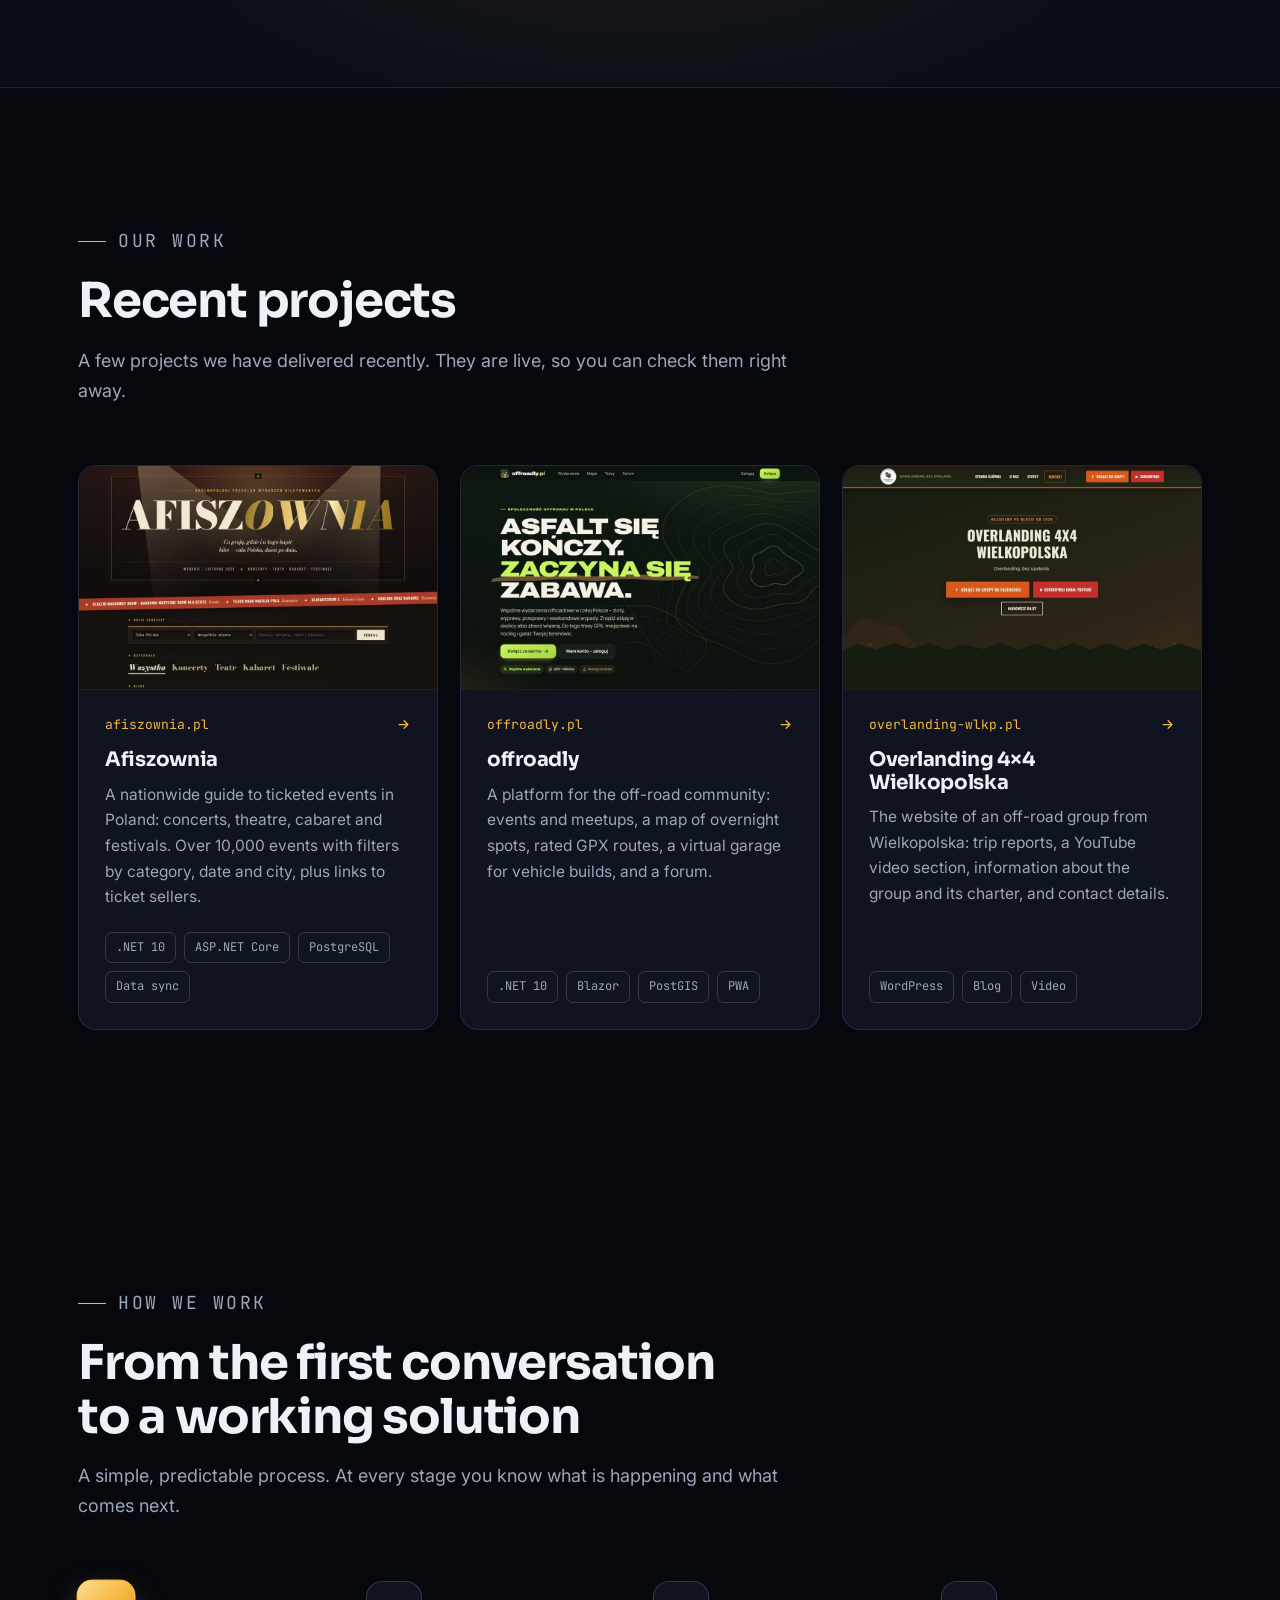
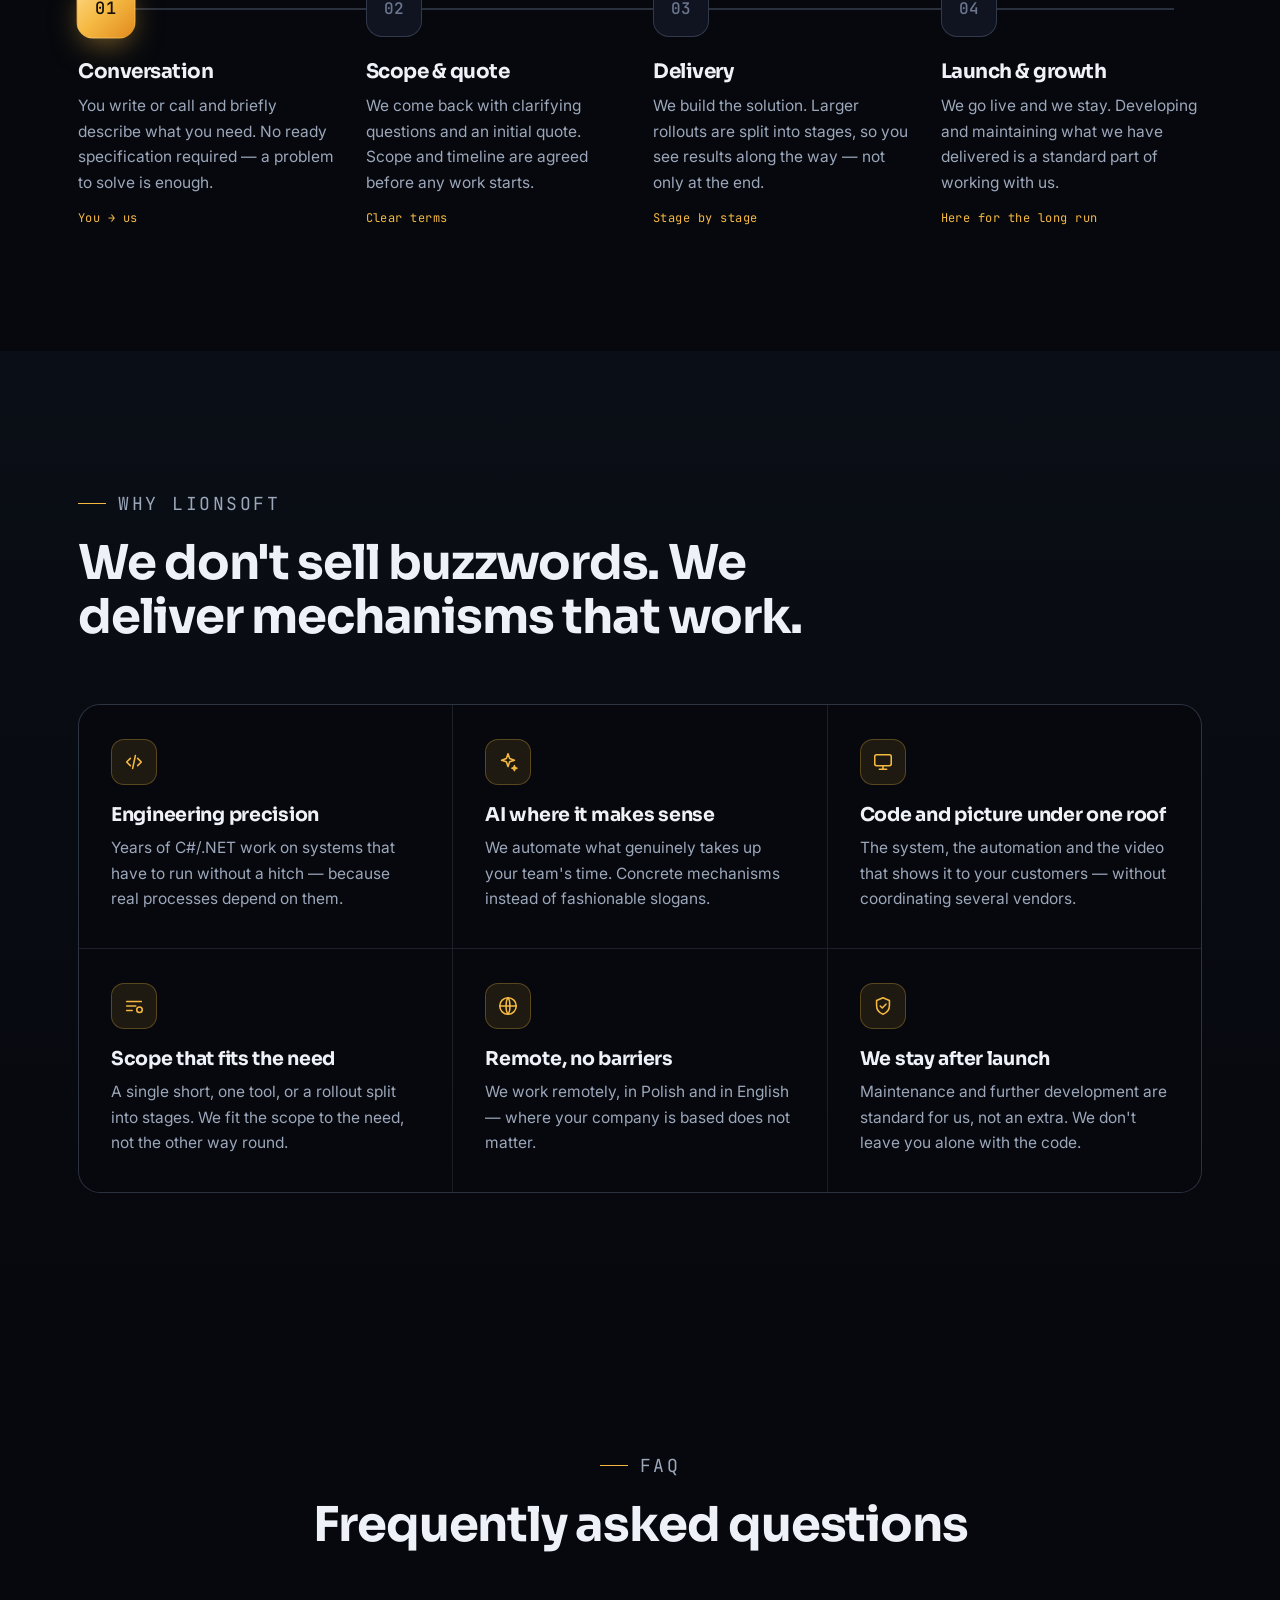
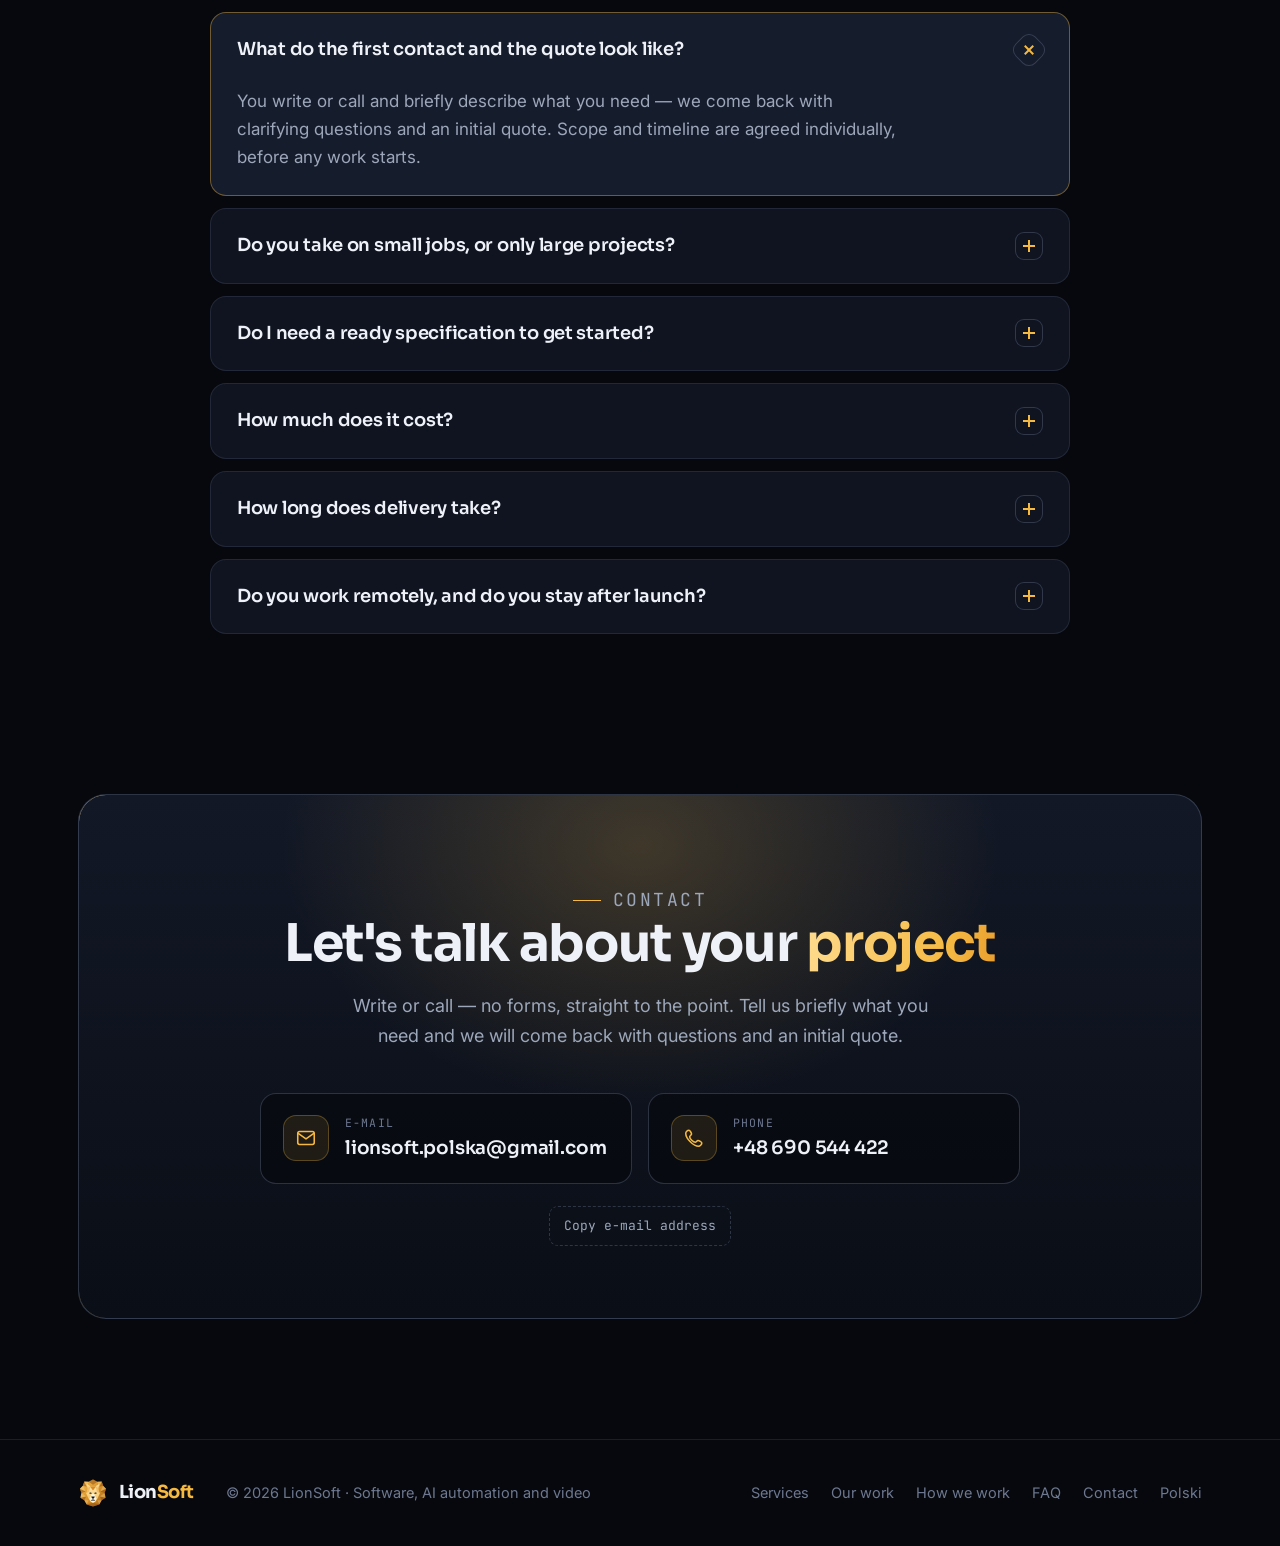
==== commit 0e2721f9: "Merge branch 'realizacje'" ====
--- a/site/en/index.html
+++ b/site/en/index.html
@@ -108,6 +108,7 @@
     <a class="brand" href="#top" aria-label="LionSoft — home"><svg><use href="#mark"/></svg><span>Lion<b>Soft</b></span></a>
     <nav class="nav-links" id="navLinks" aria-label="Main navigation">
       <a href="#services">Services</a>
+      <a href="#work">Our work</a>
       <a href="#process">How we work</a>
       <a href="#why">Why us</a>
       <a href="#faq">FAQ</a>
@@ -281,6 +282,39 @@
   </div>
 </section>
 
+<section class="section" id="work">
+  <div class="wrap">
+    <div class="head" data-r>
+      <p class="eyebrow">Our work</p>
+      <h2>Recent projects</h2>
+      <p>A few projects we have delivered recently. They are live, so you can check them right away.</p>
+    </div>
+    <ul class="work">
+      <li data-r><a class="proj" href="https://afiszownia.pl" target="_blank" rel="noopener">
+        <span class="shot"><img src="../img/work/afiszownia.jpg" width="960" height="600" loading="lazy" decoding="async" alt="afiszownia.pl home page"></span>
+        <span class="proj-in"><span class="proj-dom">afiszownia.pl<svg><use href="#arrow"/></svg></span>
+        <h3>Afiszownia</h3>
+        <p>A nationwide guide to ticketed events in Poland: concerts, theatre, cabaret and festivals. Over 10,000 events with filters by category, date and city, plus links to ticket sellers.</p>
+        <ul class="tags"><li>.NET 10</li><li>ASP.NET Core</li><li>PostgreSQL</li><li>Data sync</li></ul></span>
+      </a></li>
+      <li data-r><a class="proj" href="https://offroadly.pl" target="_blank" rel="noopener">
+        <span class="shot"><img src="../img/work/offroadly.jpg" width="960" height="600" loading="lazy" decoding="async" alt="offroadly.pl home page"></span>
+        <span class="proj-in"><span class="proj-dom">offroadly.pl<svg><use href="#arrow"/></svg></span>
+        <h3>offroadly</h3>
+        <p>A platform for the off-road community: events and meetups, a map of overnight spots, rated GPX routes, a virtual garage for vehicle builds, and a forum.</p>
+        <ul class="tags"><li>.NET 10</li><li>Blazor</li><li>PostGIS</li><li>PWA</li></ul></span>
+      </a></li>
+      <li data-r><a class="proj" href="https://overlanding-wlkp.pl" target="_blank" rel="noopener">
+        <span class="shot"><img src="../img/work/overlanding-wlkp.jpg" width="960" height="600" loading="lazy" decoding="async" alt="overlanding-wlkp.pl home page"></span>
+        <span class="proj-in"><span class="proj-dom">overlanding-wlkp.pl<svg><use href="#arrow"/></svg></span>
+        <h3>Overlanding 4×4 Wielkopolska</h3>
+        <p>The website of an off-road group from Wielkopolska: trip reports, a YouTube video section, information about the group and its charter, and contact details.</p>
+        <ul class="tags"><li>WordPress</li><li>Blog</li><li>Video</li></ul></span>
+      </a></li>
+    </ul>
+  </div>
+</section>
+
 <section class="section" id="process">
   <div class="wrap">
     <div class="head" data-r>
@@ -362,7 +396,7 @@
     <a class="brand" href="#top"><svg><use href="#mark"/></svg><span>Lion<b>Soft</b></span></a>
     <span>© <span id="year">2026</span> LionSoft · Software, AI automation and video</span>
     <nav aria-label="Footer">
-      <a href="#services">Services</a><a href="#process">How we work</a><a href="#faq">FAQ</a><a href="#contact">Contact</a><a href="../" lang="pl" hreflang="pl">Polski</a>
+      <a href="#services">Services</a><a href="#work">Our work</a><a href="#process">How we work</a><a href="#faq">FAQ</a><a href="#contact">Contact</a><a href="../" lang="pl" hreflang="pl">Polski</a>
     </nav>
   </div>
 </footer>
--- a/site/styles.css
+++ b/site/styles.css
@@ -405,6 +405,20 @@
 .js [data-r="scale"]{transform:scale(.94)}
 .js [data-r].in{opacity:1;transform:none}
 
+.work{display:grid;grid-template-columns:repeat(3,minmax(0,1fr));gap:22px}
+.proj{display:flex;flex-direction:column;height:100%;background:var(--surface);border:1px solid var(--line);border-radius:var(--r);overflow:hidden;color:inherit;text-decoration:none;transition:transform .4s var(--ease),border-color .3s}
+.shot{display:block;position:relative;aspect-ratio:16/10;overflow:hidden;border-bottom:1px solid var(--line);background:var(--bg)}
+.shot img{display:block;width:100%;height:100%;object-fit:cover;object-position:top;transition:transform .7s var(--ease)}
+.proj:hover .shot img{transform:scale(1.04)}
+.proj-in{display:flex;flex-direction:column;flex:1;padding:24px 26px 26px}
+.proj:hover,.proj:focus-visible{transform:translateY(-4px);border-color:rgba(245,185,66,.45)}
+.proj-dom{font-family:var(--font-mono);font-size:13px;color:var(--gold);display:flex;align-items:center;gap:8px;margin-bottom:14px}
+.proj-dom svg{width:15px;height:15px;margin-left:auto;transition:transform .3s var(--ease)}
+.proj:hover .proj-dom svg{transform:translateX(3px)}
+.proj h3{font-size:20px;margin-bottom:10px;letter-spacing:-.015em}
+.proj p{color:var(--muted);font-size:15.5px}
+.proj .tags{margin-top:auto;padding-top:22px}
+
 /* ===== Responsywność ===== */
 @media (max-width:1040px){
   .hero-grid{grid-template-columns:minmax(0,1fr);gap:64px}
@@ -412,6 +426,7 @@
   .steps ol{grid-template-columns:repeat(2,minmax(0,1fr));gap:44px 26px}
   .rail{display:none}
   .why{grid-template-columns:repeat(2,minmax(0,1fr))}
+  .work{grid-template-columns:1fr}
   .svc.feature{flex-direction:column}
   .svc.feature .art{order:-1;border-left:0;border-bottom:1px solid var(--line);min-height:270px}
 }
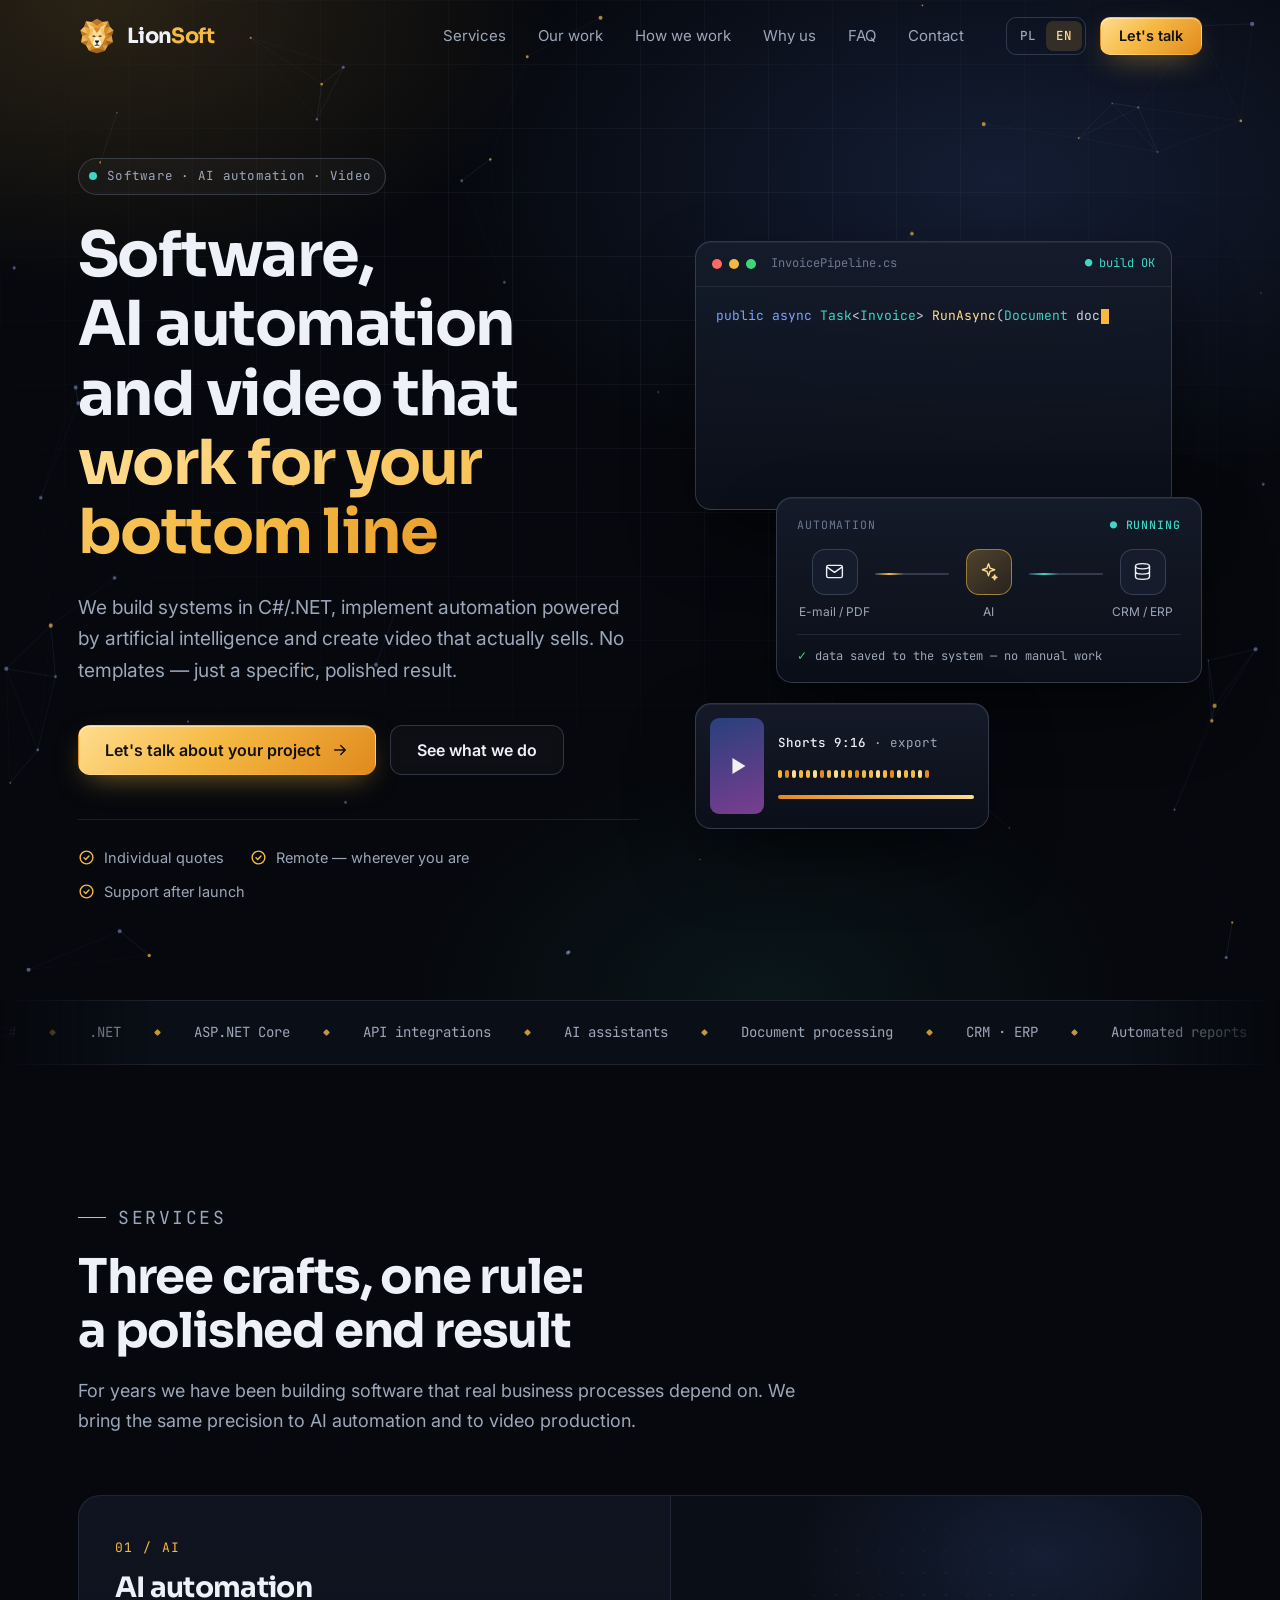
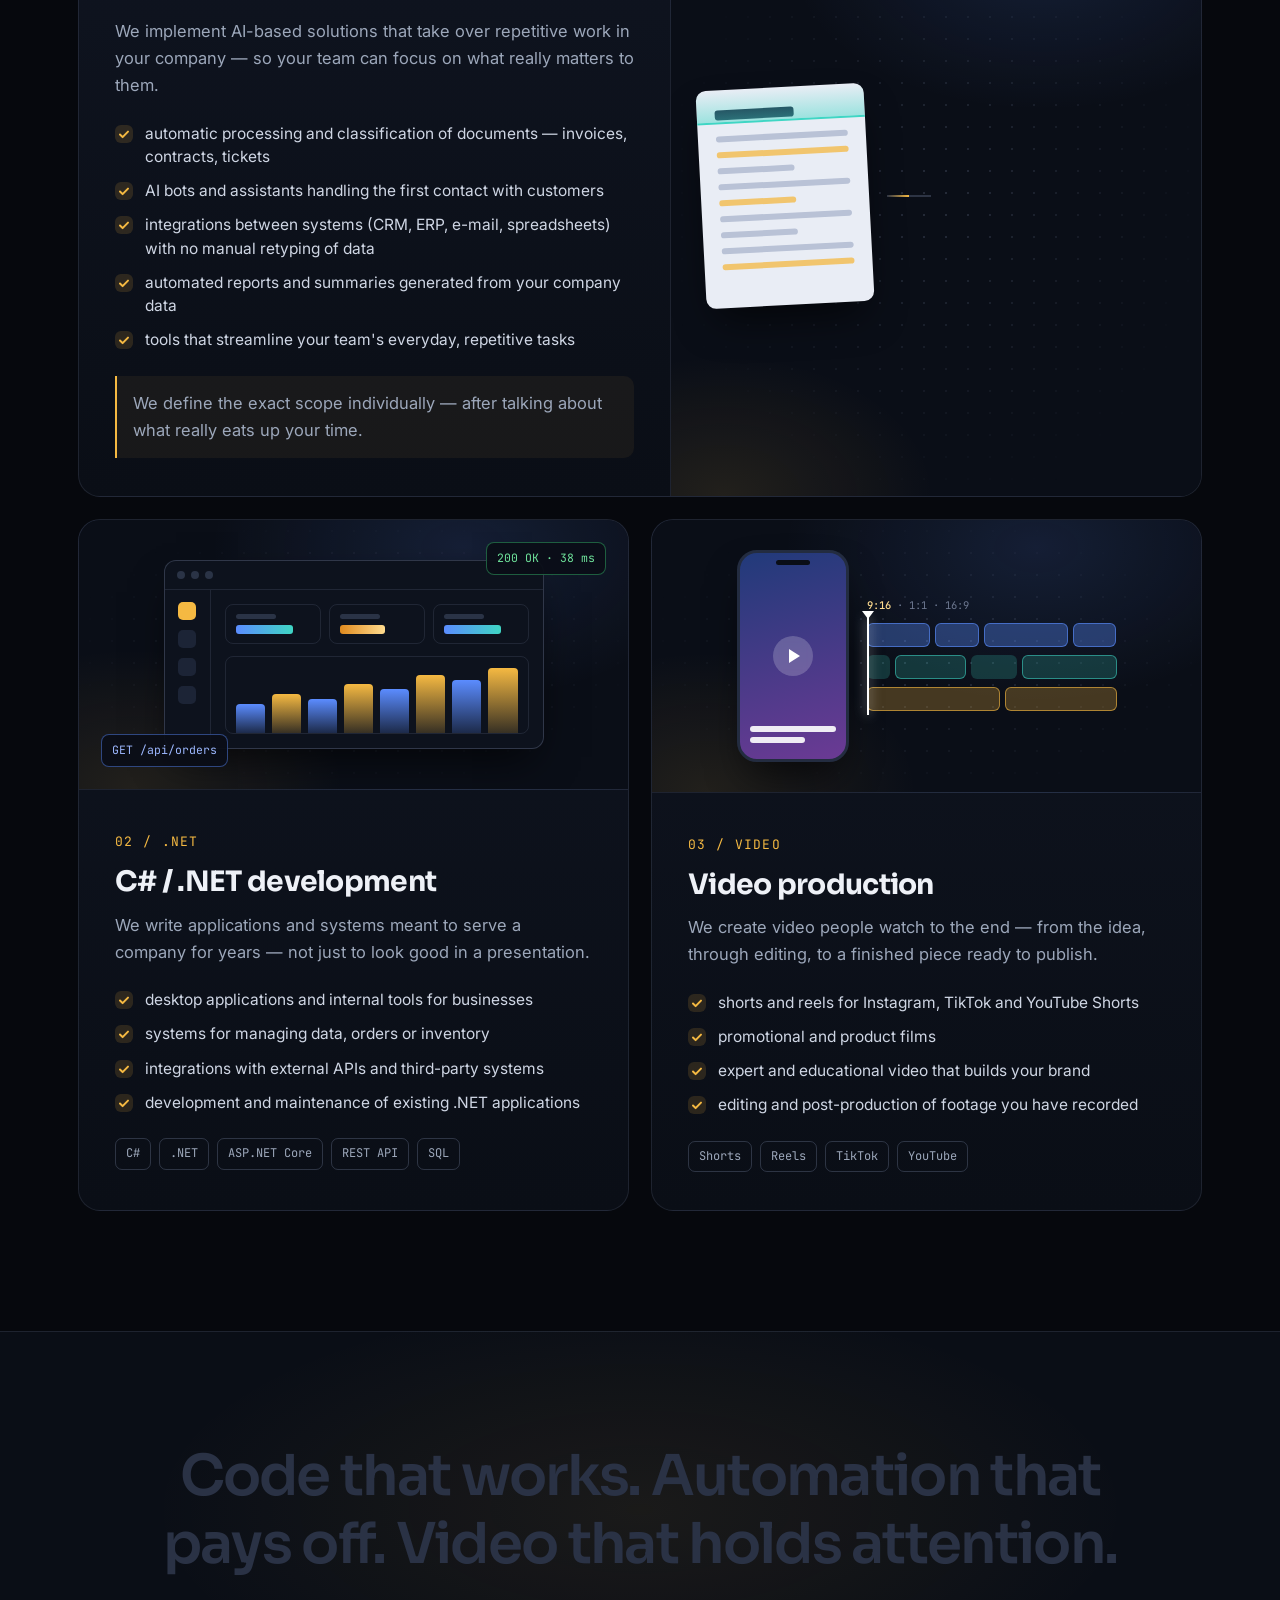
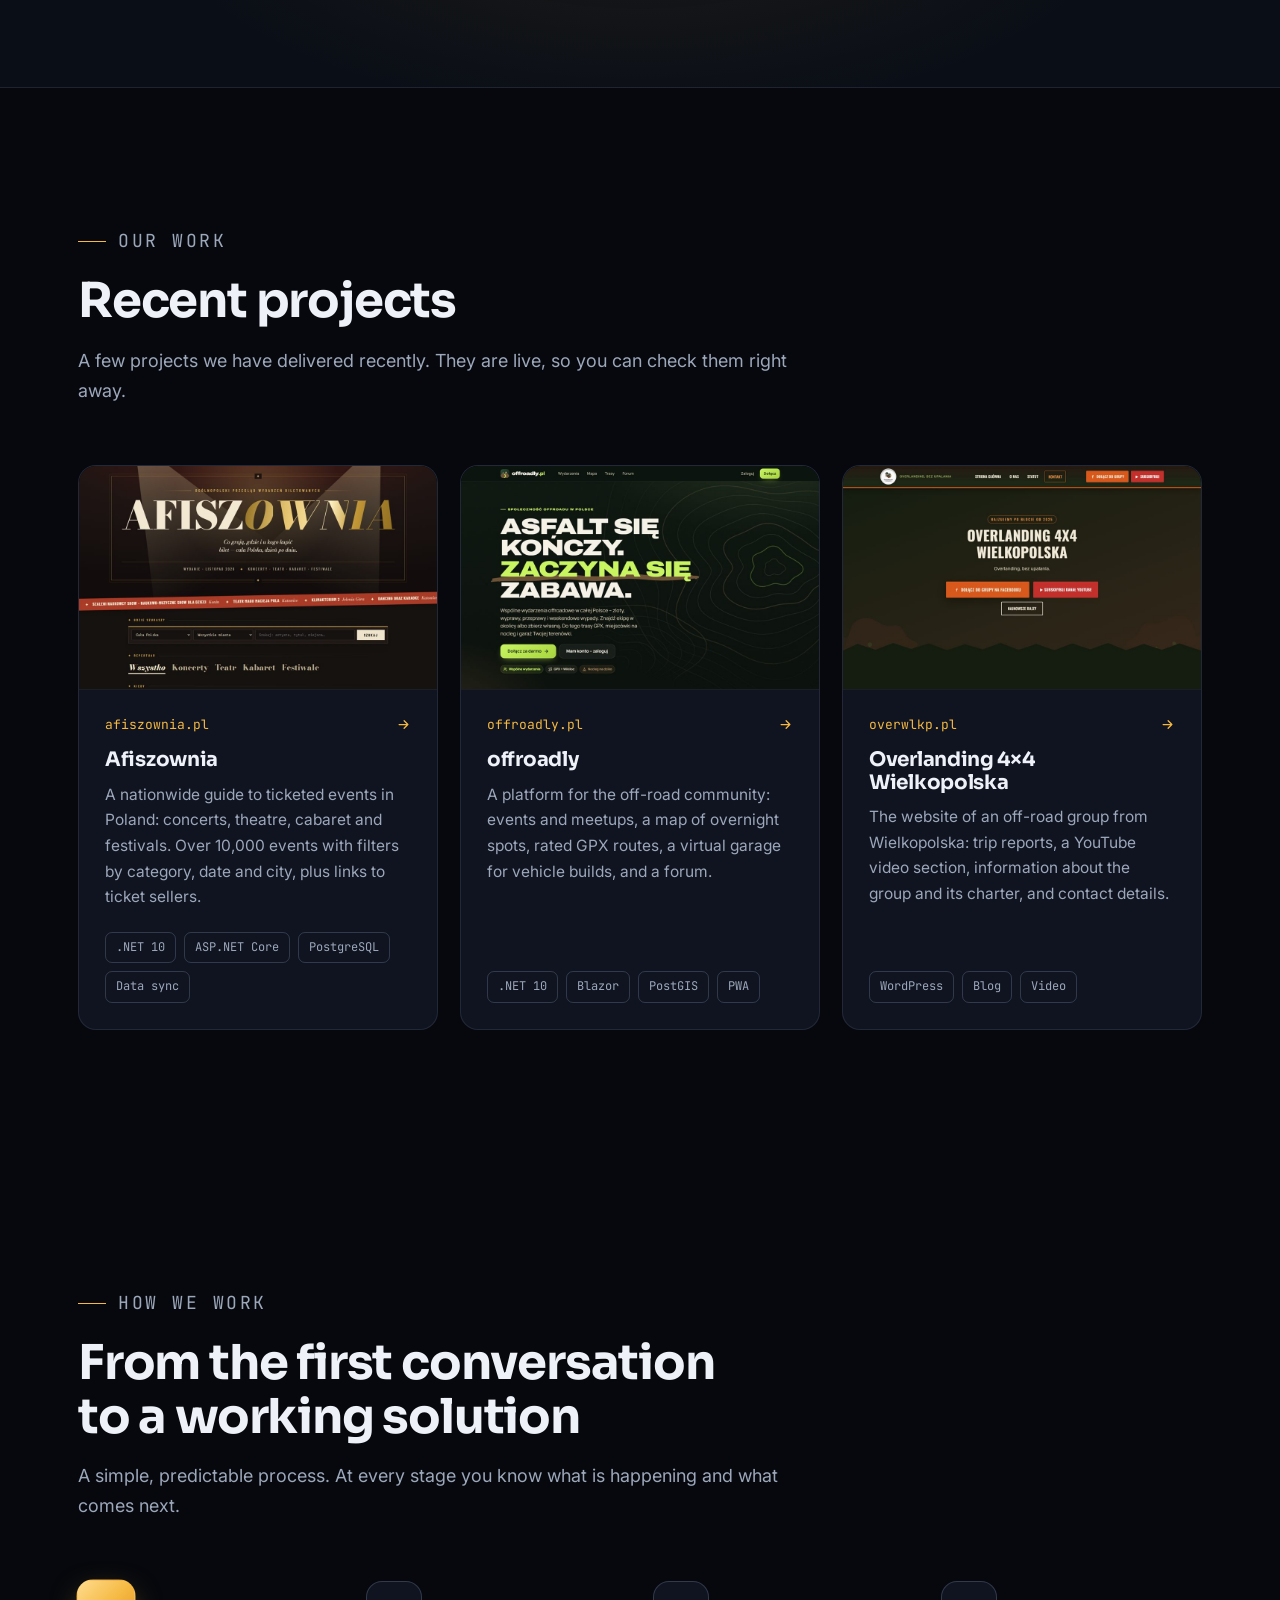
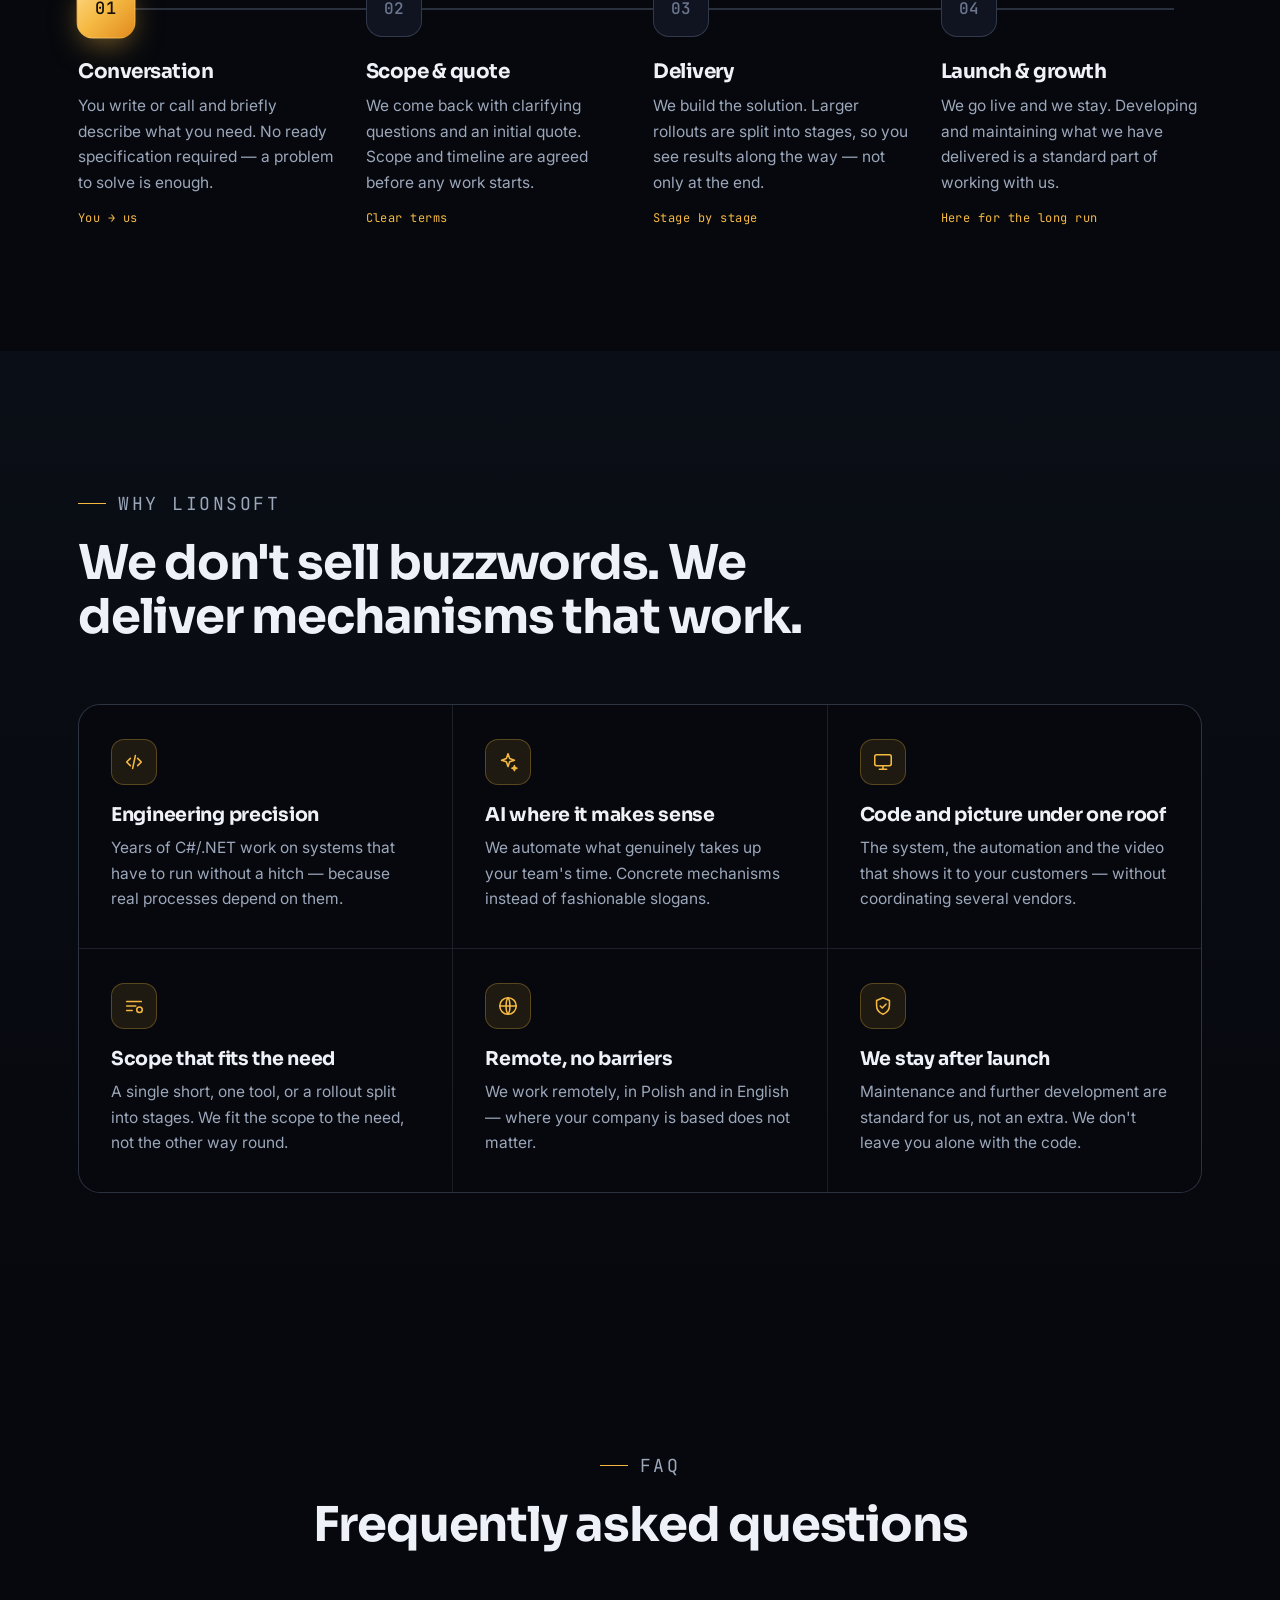
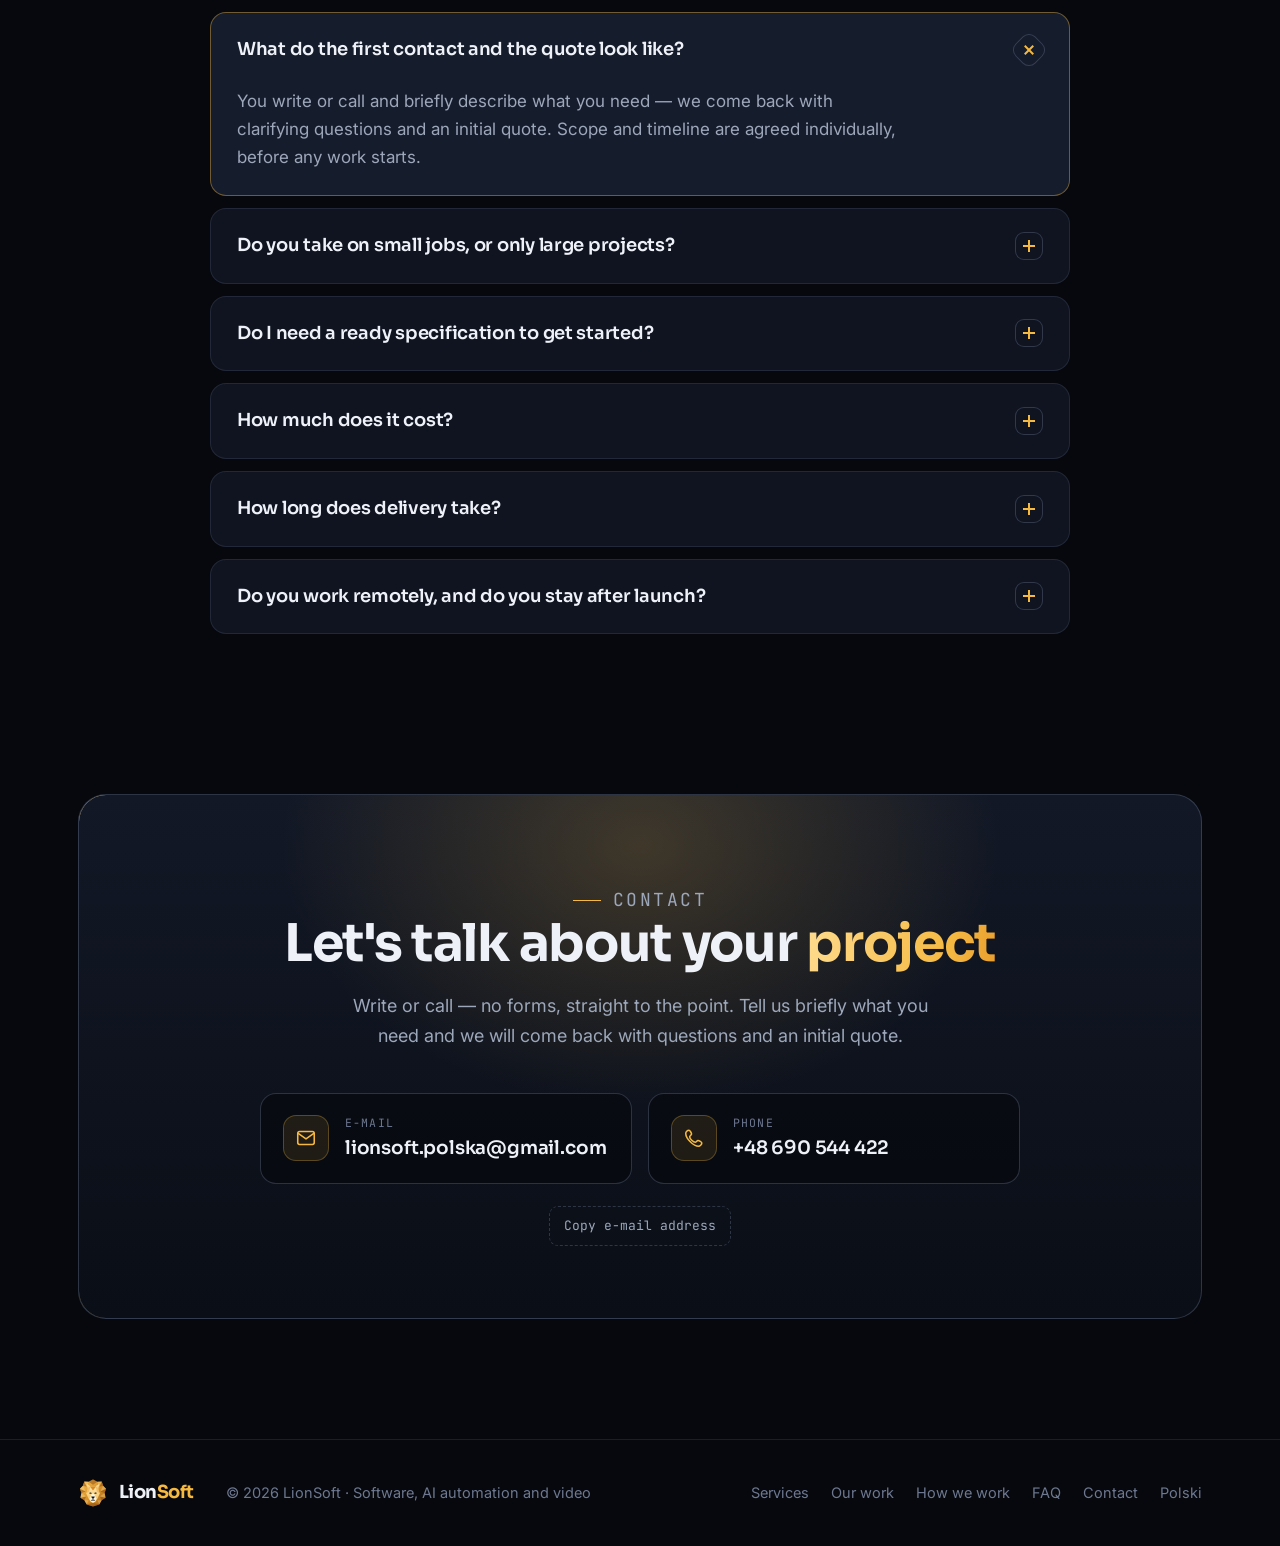
==== commit b3898ed7: "Nowa domena overwlkp.pl w realizacjach Co-Authored-By: Claude Opus 5.5 <noreply@anthropic.com>" ====
--- a/site/en/index.html
+++ b/site/en/index.html
@@ -304,9 +304,9 @@
         <p>A platform for the off-road community: events and meetups, a map of overnight spots, rated GPX routes, a virtual garage for vehicle builds, and a forum.</p>
         <ul class="tags"><li>.NET 10</li><li>Blazor</li><li>PostGIS</li><li>PWA</li></ul></span>
       </a></li>
-      <li data-r><a class="proj" href="https://overlanding-wlkp.pl" target="_blank" rel="noopener">
-        <span class="shot"><img src="../img/work/overlanding-wlkp.jpg" width="960" height="600" loading="lazy" decoding="async" alt="overlanding-wlkp.pl home page"></span>
-        <span class="proj-in"><span class="proj-dom">overlanding-wlkp.pl<svg><use href="#arrow"/></svg></span>
+      <li data-r><a class="proj" href="https://overwlkp.pl" target="_blank" rel="noopener">
+        <span class="shot"><img src="../img/work/overlanding-wlkp.jpg" width="960" height="600" loading="lazy" decoding="async" alt="overwlkp.pl home page"></span>
+        <span class="proj-in"><span class="proj-dom">overwlkp.pl<svg><use href="#arrow"/></svg></span>
         <h3>Overlanding 4×4 Wielkopolska</h3>
         <p>The website of an off-road group from Wielkopolska: trip reports, a YouTube video section, information about the group and its charter, and contact details.</p>
         <ul class="tags"><li>WordPress</li><li>Blog</li><li>Video</li></ul></span>
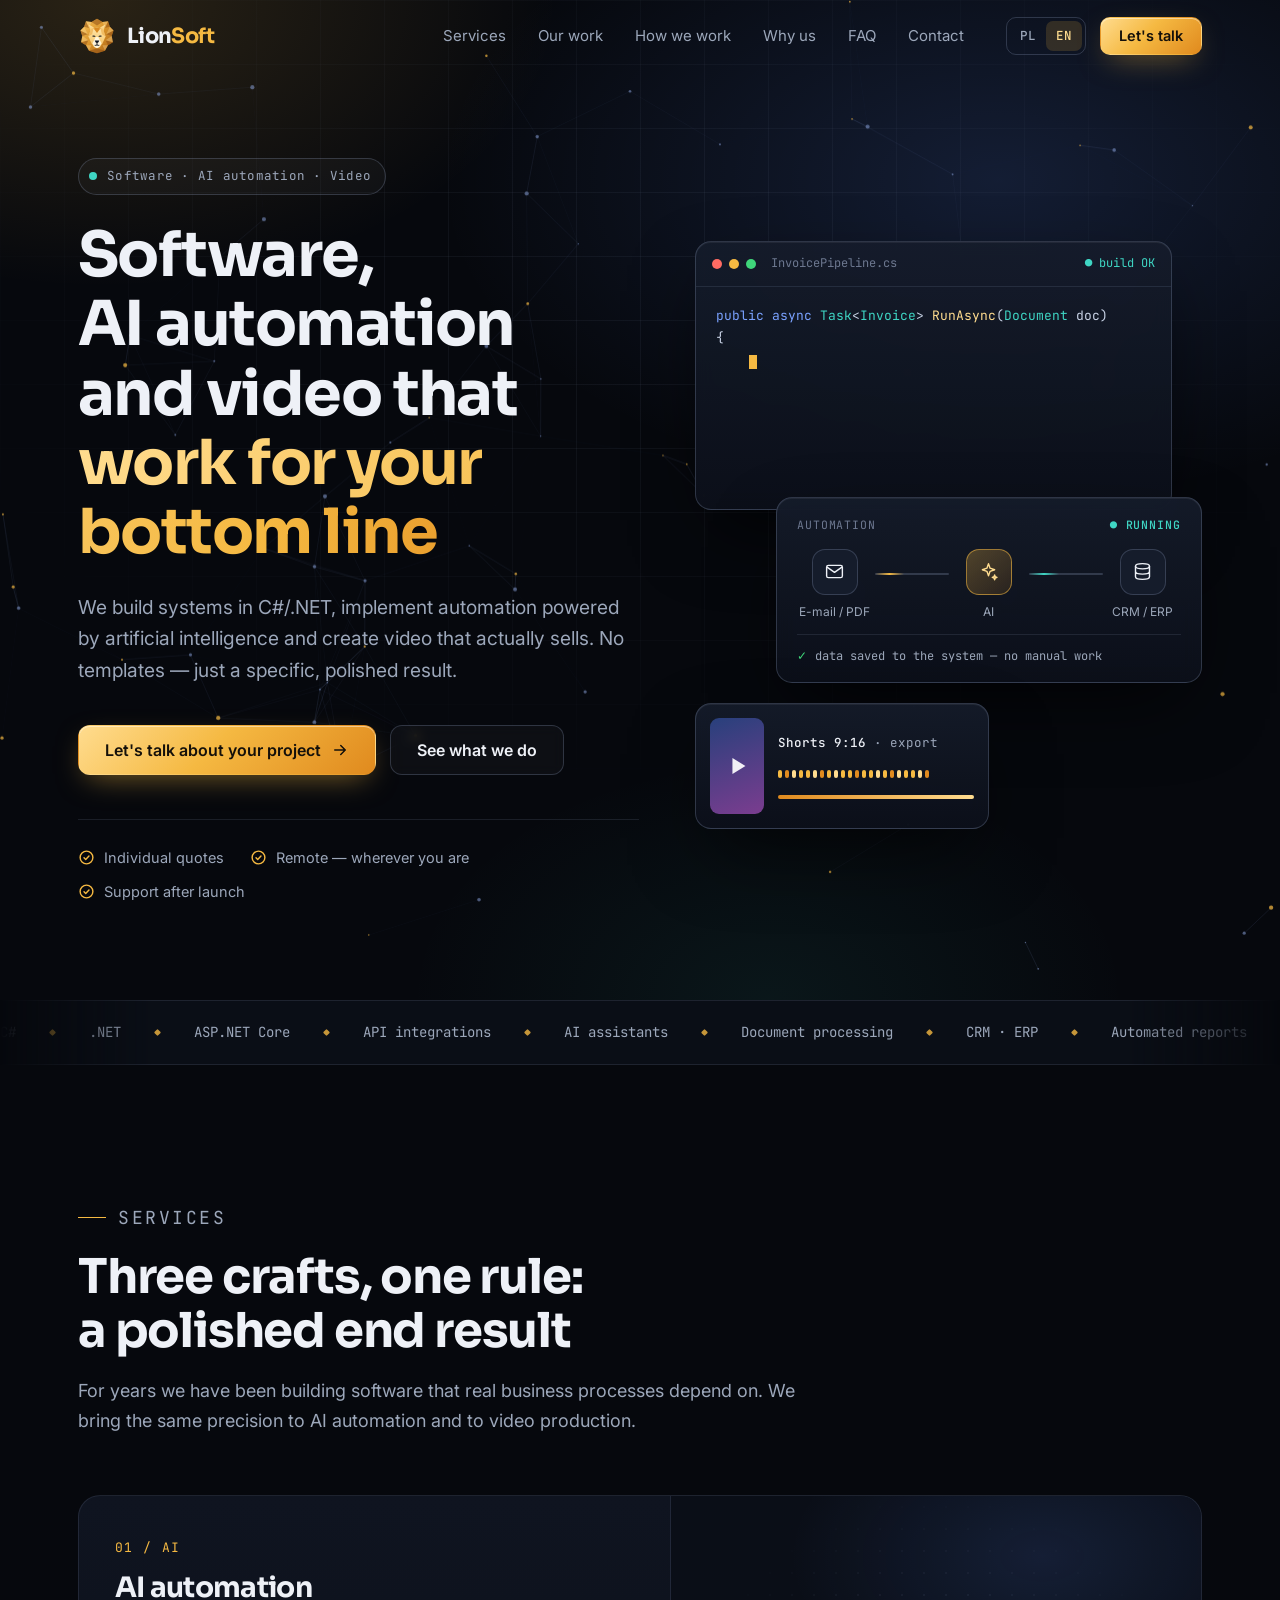
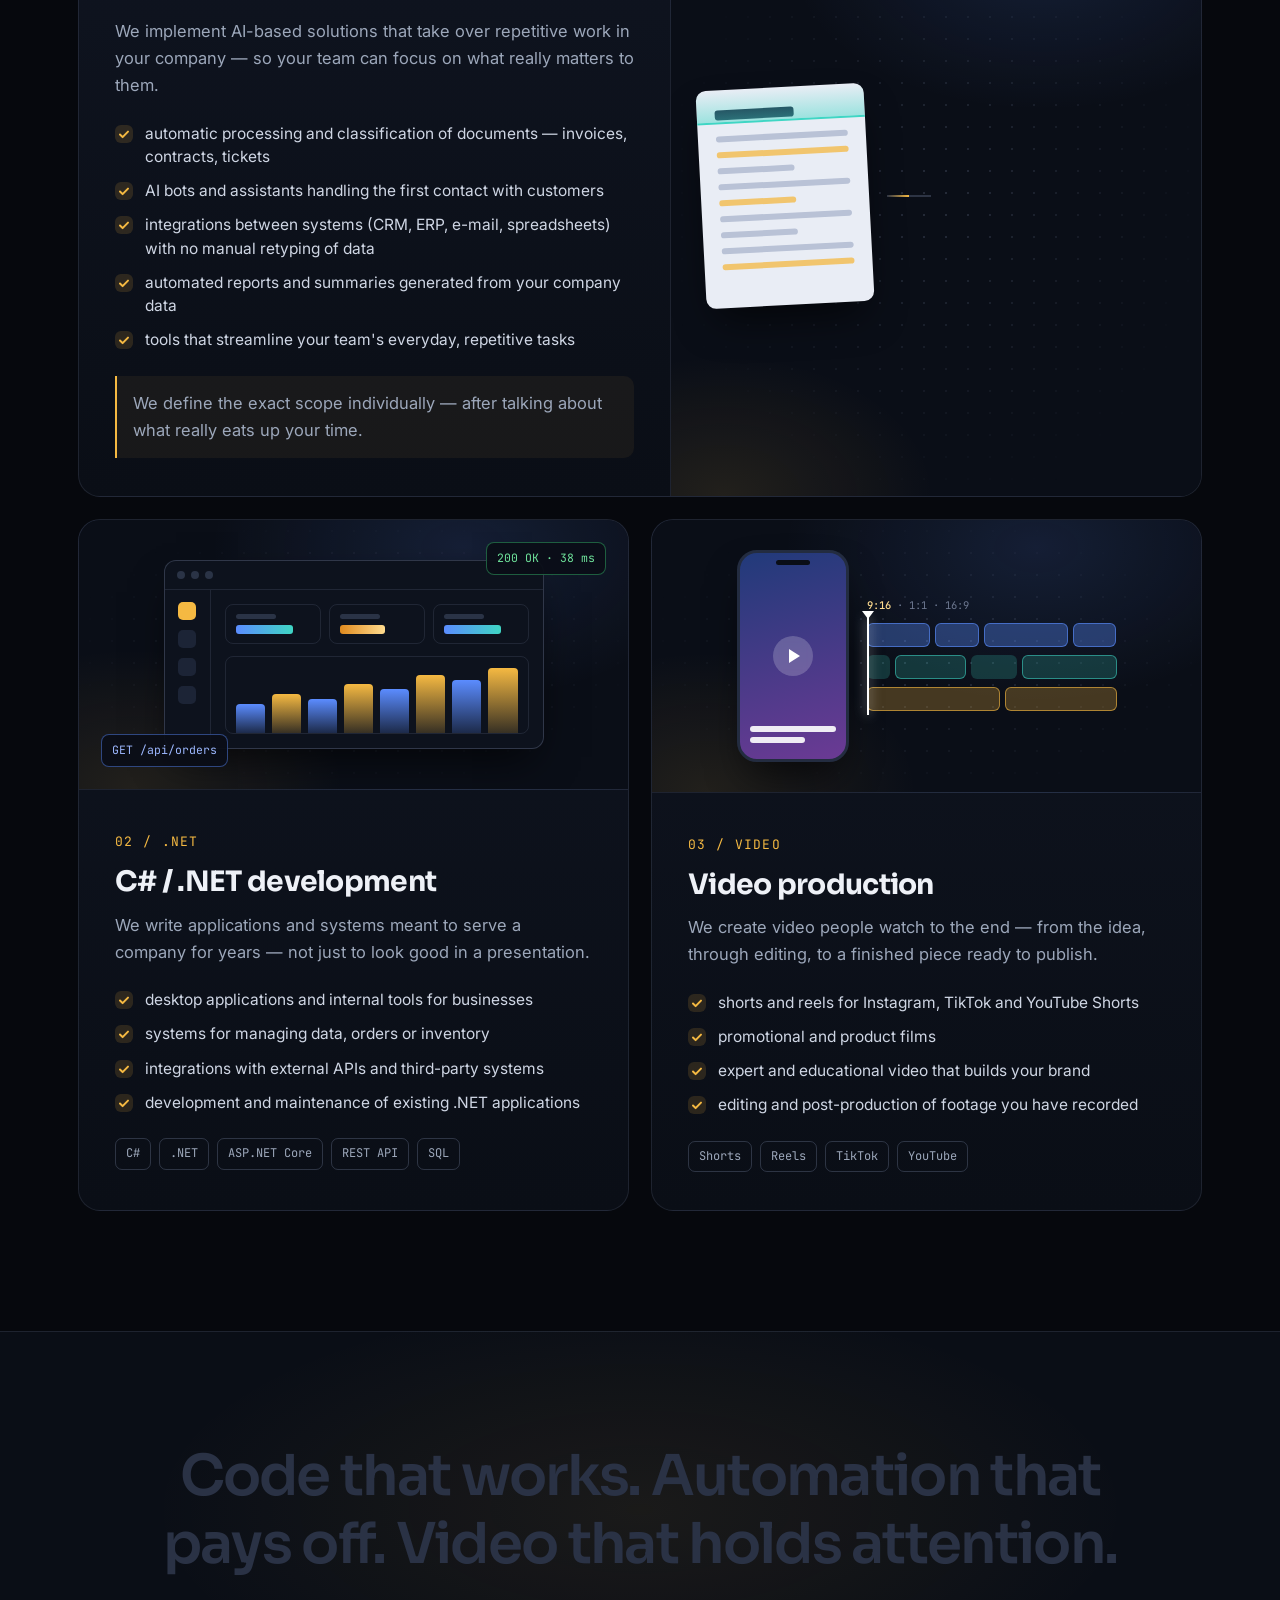
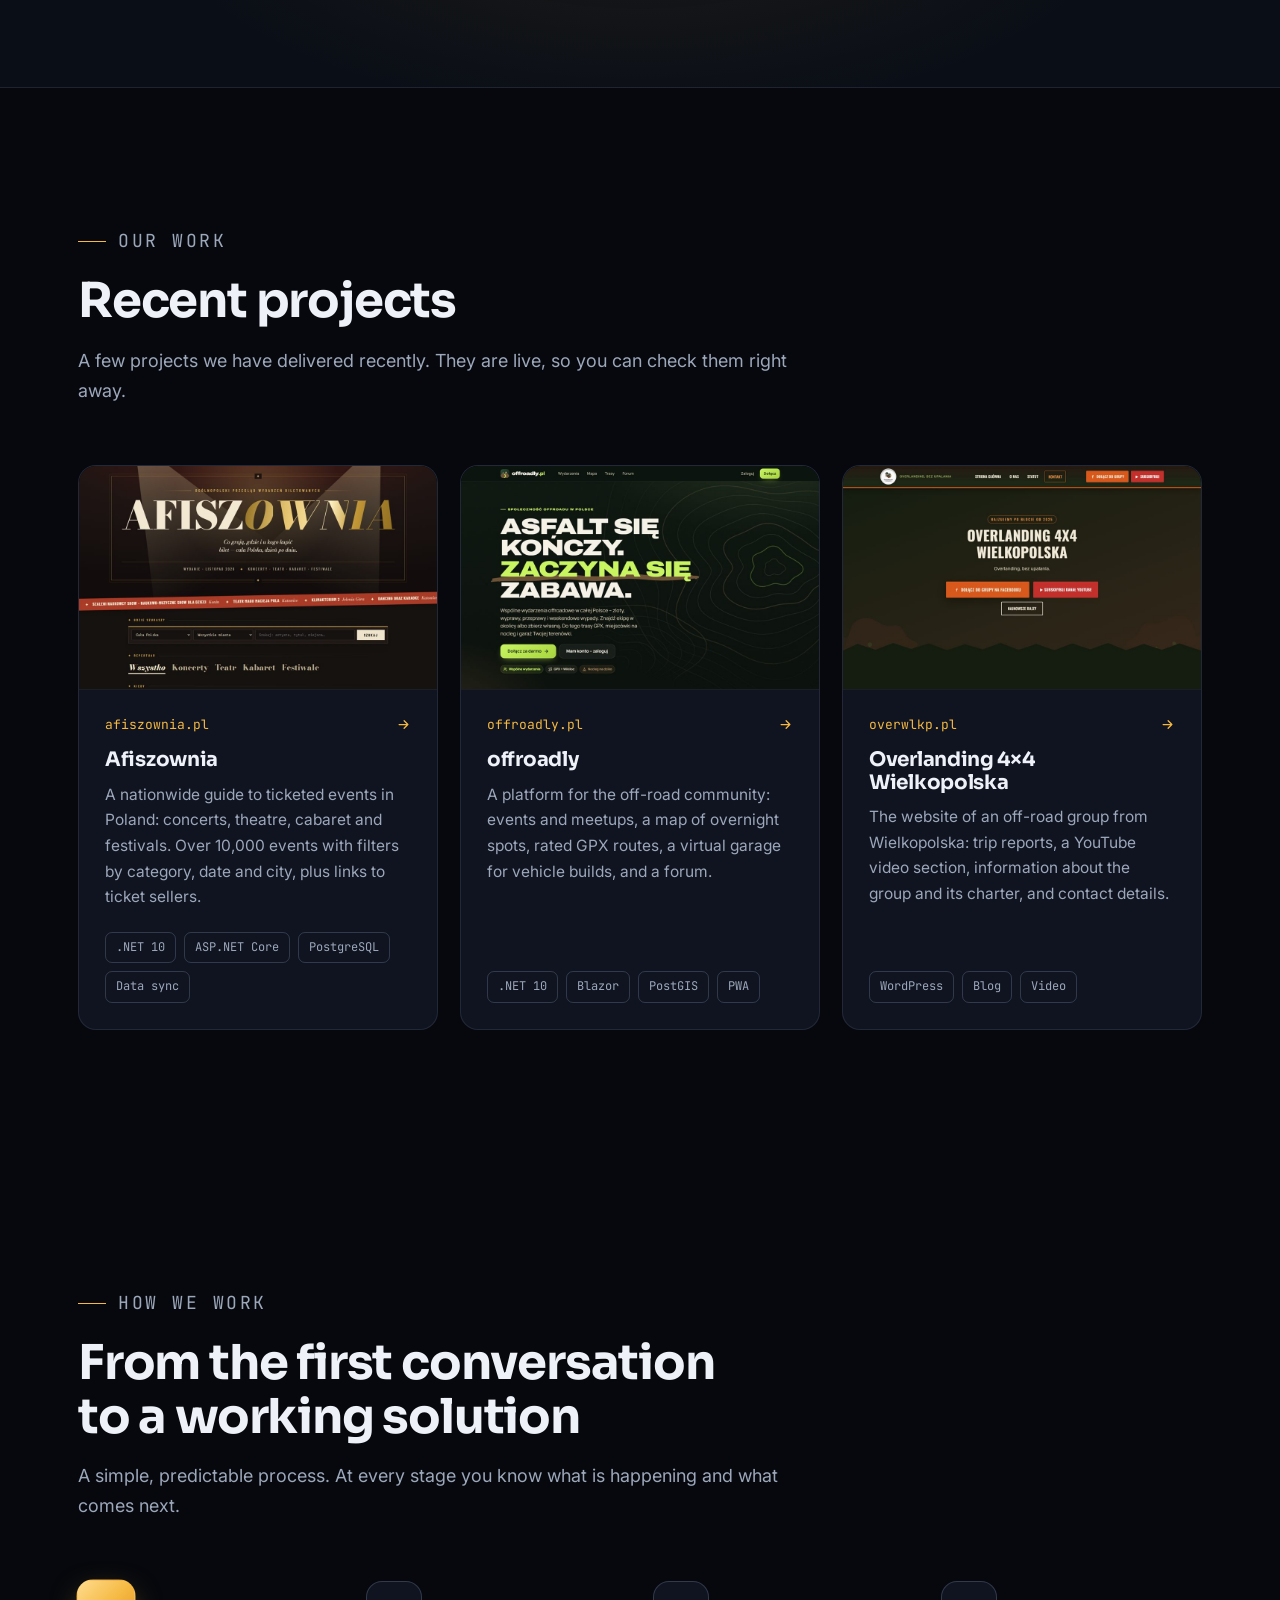
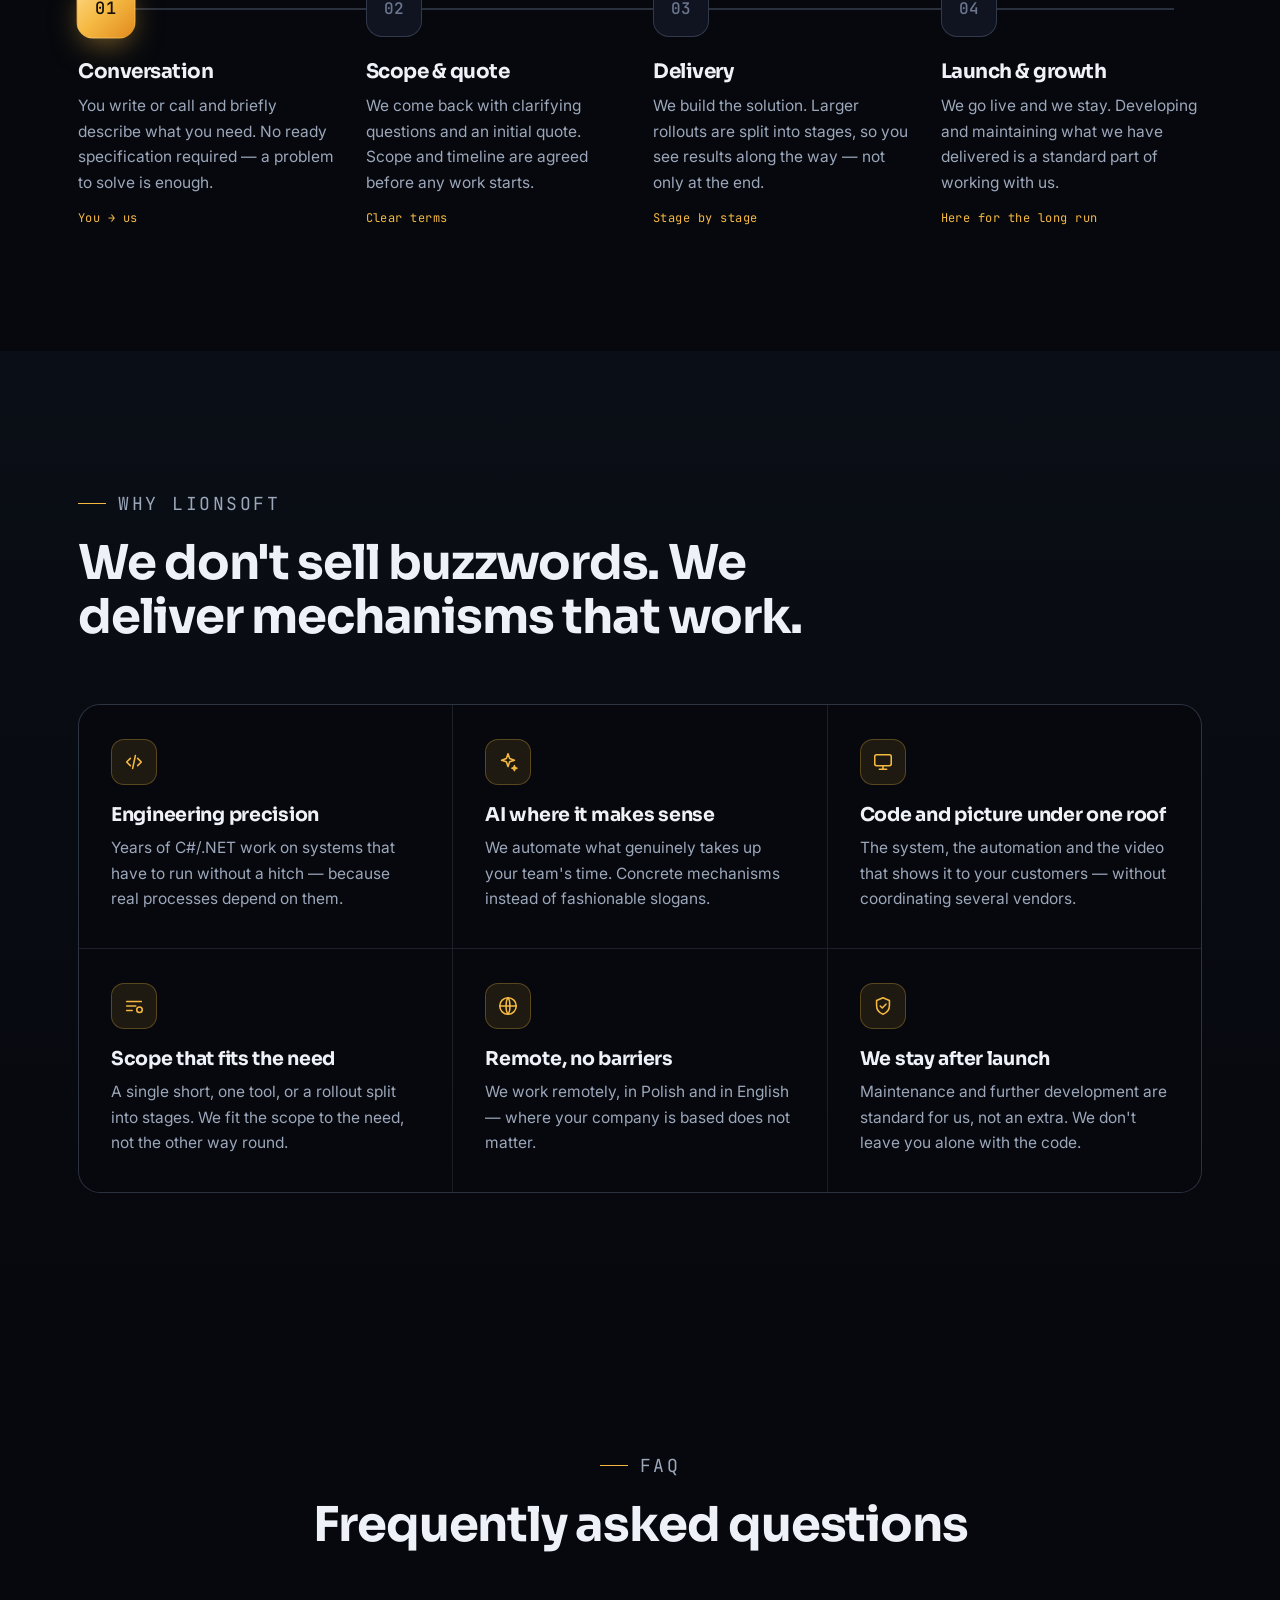
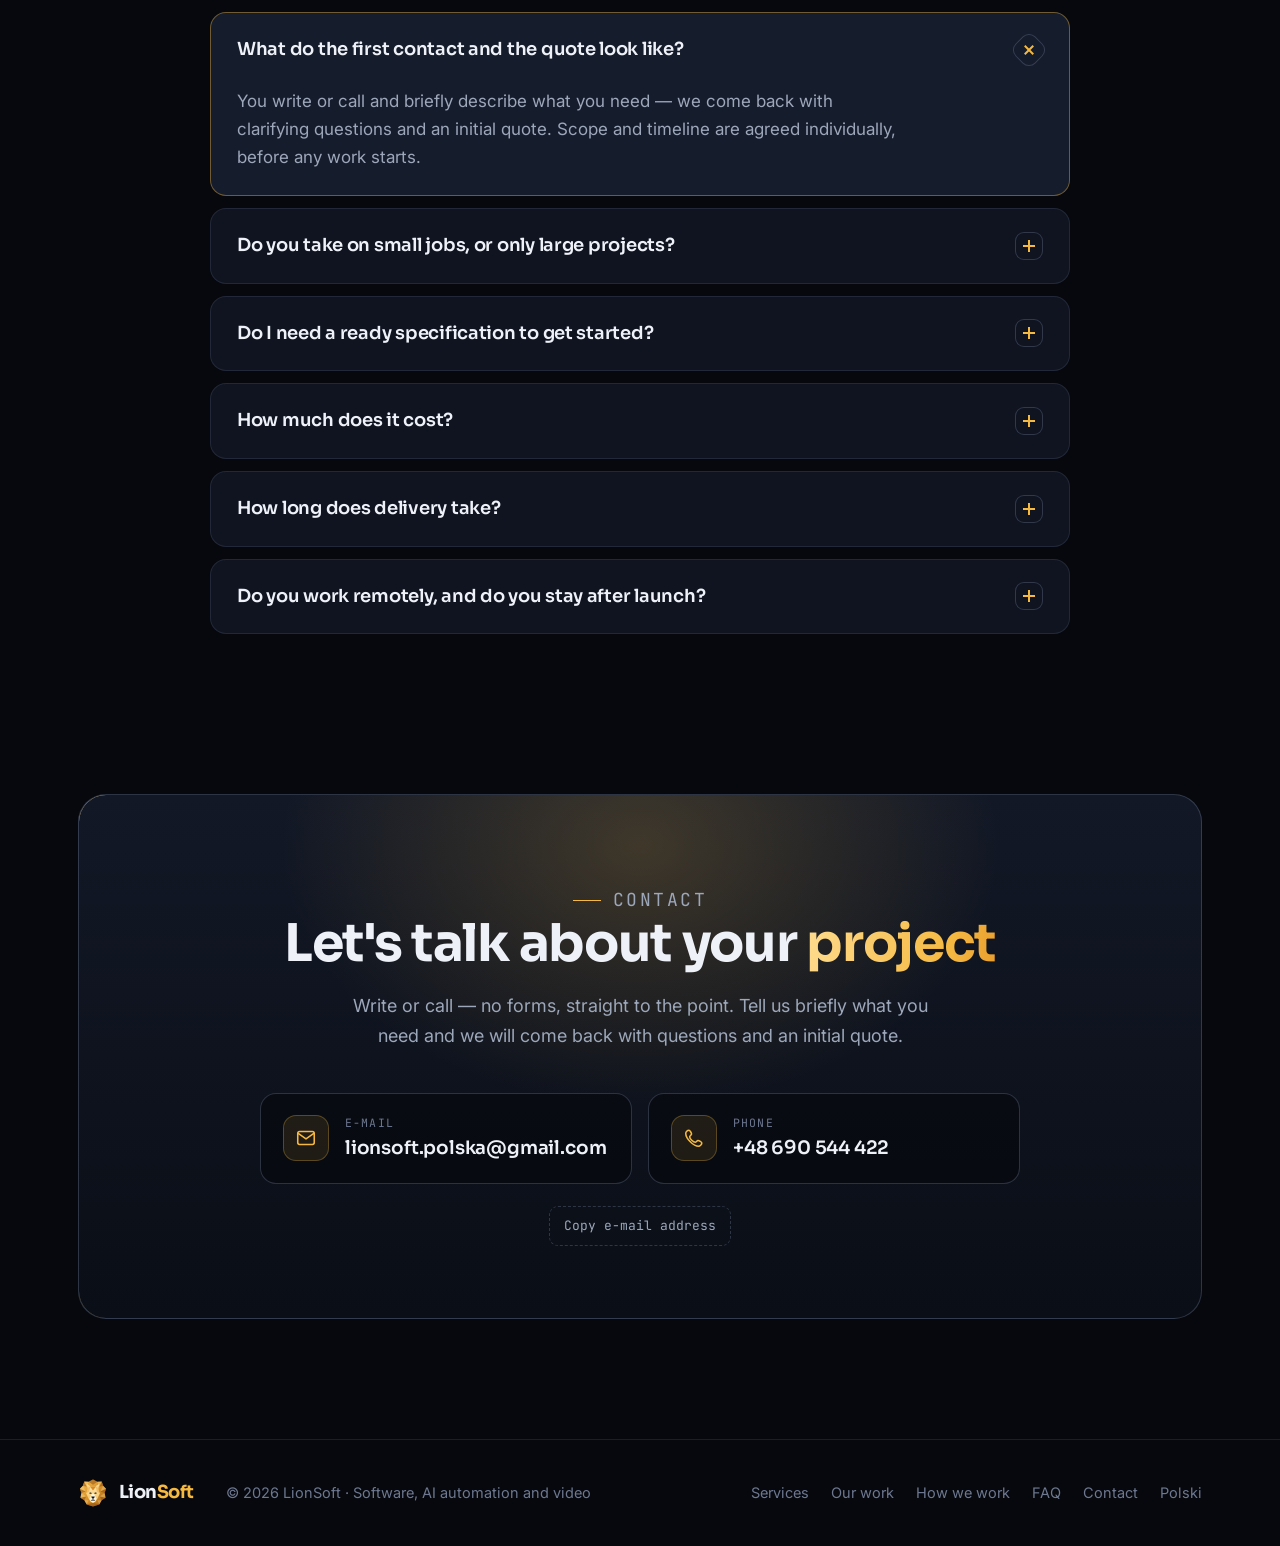
==== commit 5b48015f: "Odwołania do zrzutu overwlkp.jpg Co-Authored-By: Claude Opus 5.5 <noreply@anthropic.com>" ====
--- a/site/en/index.html
+++ b/site/en/index.html
@@ -305,7 +305,7 @@
         <ul class="tags"><li>.NET 10</li><li>Blazor</li><li>PostGIS</li><li>PWA</li></ul></span>
       </a></li>
       <li data-r><a class="proj" href="https://overwlkp.pl" target="_blank" rel="noopener">
-        <span class="shot"><img src="../img/work/overlanding-wlkp.jpg" width="960" height="600" loading="lazy" decoding="async" alt="overwlkp.pl home page"></span>
+        <span class="shot"><img src="../img/work/overwlkp.jpg" width="960" height="600" loading="lazy" decoding="async" alt="overwlkp.pl home page"></span>
         <span class="proj-in"><span class="proj-dom">overwlkp.pl<svg><use href="#arrow"/></svg></span>
         <h3>Overlanding 4×4 Wielkopolska</h3>
         <p>The website of an off-road group from Wielkopolska: trip reports, a YouTube video section, information about the group and its charter, and contact details.</p>
